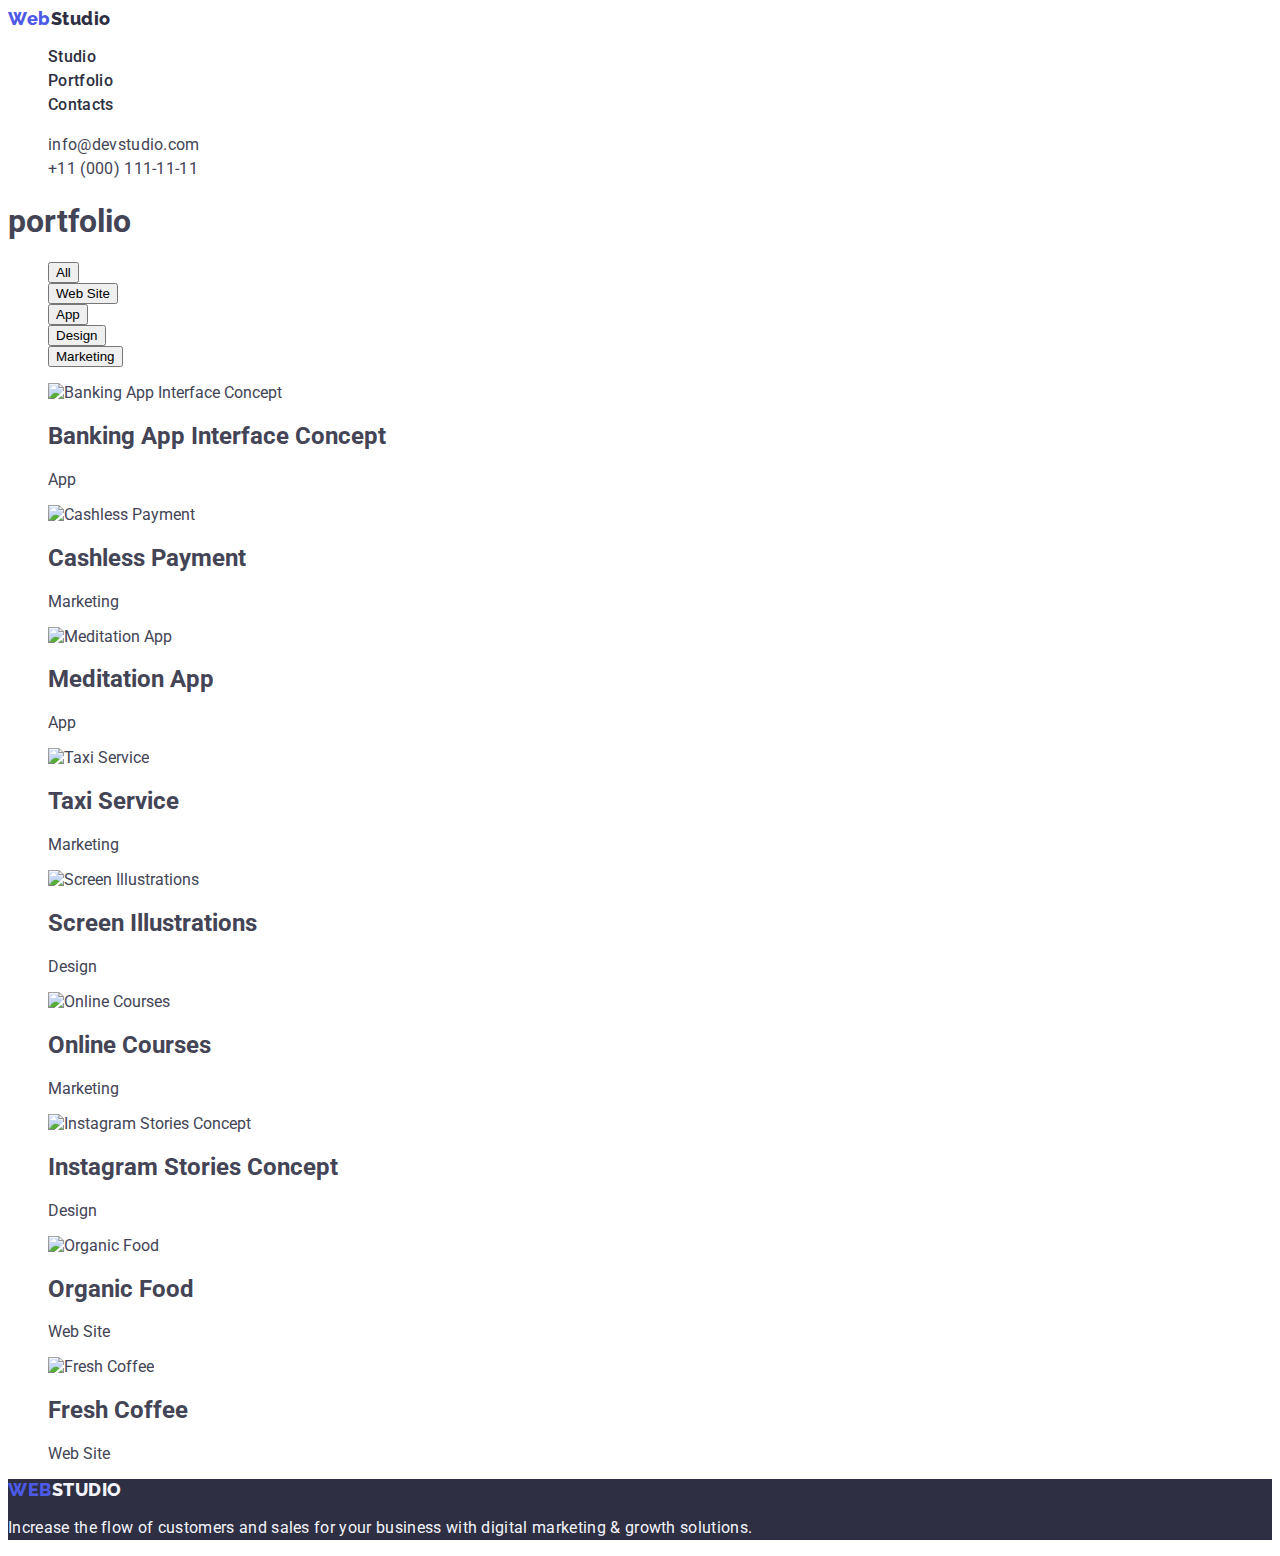
==== portfolio.html @ 136b5a16 "ggngn" ====
<!DOCTYPE html>
<html lang="en">

<head>
    <meta charset="UTF-8">
    <meta http-equiv="X-UA-Compatible" content="IE=edge">
    <meta name="viewport" content="width=device-width, initial-scale=1.0">
    <title>Portfolio</title>

    <!--fonts-->
    <link rel="preconnect" href="https://fonts.googleapis.com">
    <link rel="preconnect" href="https://fonts.gstatic.com" crossorigin>
    <link
        href="https://fonts.googleapis.com/css2?family=Raleway:wght@800&family=Roboto:wght@400;500;700;900&display=swap"
        rel="stylesheet">
    <!--normalize styles css-->
    <link rel="stylesheet" href="./css/normalize.css" />
    <!--custom styles-->
    <link rel="stylesheet" href="./css/styles.css" />





</head>

<body>
    <!--header section-->
    <header>



        <nav class="header-nav">
            <a class="header-nav-logo link" href="./index.html">
                <span class="header-logo-italic">Web</span><span class="header-logo-cl">Studio</span></a>

            <ul class="header-list list link">
                <li class="header-item">
                    <a class="header-link" href="./index.html">Studio</a>
                </li>
                <li class="header-item">
                    <a class="header-link" href="portfolio.html">Portfolio</a>
                </li>
                <li class="header-item">
                    <a class="header-link" href="">Contacts</a>
                </li>
            </ul>
        </nav>

        <address class="header-address">
            <ul class="address-list link list">
                <li class="address-item">
                    <a class="address-link" href="mailto:info@devstudio.com">info@devstudio.com</a>
                </li>
                <li class="address-item">
                    <a class="address-link" href="tel:+110001111111">+11 (000) 111-11-11</a>
                </li>
            </ul>
        </address>

    </header>
    <!--main block-->
    <main class="portfolio-main">
        <!--filter block-->
        <h1>portfolio</h1>
        <ul class="portfolio-filter list link">
            <li class="portfolio-list">
                <button type="button" class="portfolio-button">All</button>
            </li>
            <li class="portfolio-list">
                <button class="portfolio-button" type="button">Web Site</button>
            </li>
            <li class="portfolio-list">
                <button class="portfolio-button" type="button">App</button>
            </li>
            <li class="portfolio-list">
                <button class="portfolio-button" type="button">Design</button>
            </li>
            <li class="portfolio-list">
                <button class="portfolio-button" type="button">Marketing</button>
            </li>
        </ul>
        <!-- row 1-->
        <section class="portfolio-section  ">

            <ul class="portfolio-row-one link list">
                <li class="portfolio-item">
                    <img class="portfolio-img link" src="./images/portfolio/row.1/img.1.jpg"
                        alt="Banking App Interface Concept" width="360" height="300" />
                    <h2 class="portfolio-desc">Banking App Interface Concept</h2>
                    <p class="portfolio-name">App</p>
                </li>
                <li class="portfolio-item">
                    <img class="portfolio-img link" src="./images/portfolio/row.1/img.2.jpg" alt="Cashless Payment"
                        width="360" height="300" />
                    <h2 class="portfolio-desc">Cashless Payment</h2>
                    <p class="portfolio-name">Marketing</p>
                </li>
                <li class="portfolio-item">
                    <img class="portfolio-img link" src="./images/portfolio/row.1/img.3.jpg" alt="Meditation App"
                        width="360" height="300" />
                    <h2 class="portfolio-desc">Meditation App</h2>
                    <p class="portfolio-name">App</p>
                </li>
            </ul>

            <!--row 2-->

            <ul class="portfolio-row-two link list">
                <li class="portfolio-item">
                    <img class="portfolio-img" src="./images/portfolio/row.2/img.1.jpg" alt="Taxi Service" width="360"
                        height="300" />
                    <h2 class="portfolio-desc">Taxi Service</h2>
                    <p class="portfolio-name">Marketing</p>
                </li>
                <li class="portfolio-item">
                    <img class="portfolio-img" src="./images/portfolio/row.2/img.2.jpg" alt="Screen Illustrations"
                        width="360" height="300" />
                    <h2 class="portfolio-desc">Screen Illustrations</h2>
                    <p class="portfolio-name">Design</p>
                </li>
                <li class="portfolio-item">
                    <img class="portfolio-img" src="./images/portfolio/row.2/img.3.jpg" alt="Online Courses" width="360"
                        height="300" />
                    <h2 class="portfolio-desc">Online Courses</h2>
                    <p class="portfolio-name">Marketing</p>
                </li>
            </ul>

            <!--row 3-->

            <ul class="portfolio-row-three link list">
                <li class="portfolio-item">
                    <img class="portfolio-img" src="./images/portfolio/row.3/img.1.jpg" alt="Instagram Stories Concept"
                        width="360" height="300" />
                    <h2 class="portfolio-desc">Instagram Stories Concept</h2>
                    <p class="portfolio-name">Design</p>
                </li>
                <li class="portfolio-item">
                    <img class="portfolio-img" src="./images/portfolio/row.3/img.2.jpg" alt="Organic Food" width="360"
                        height="300" />
                    <h2 class="portfolio-desc">Organic Food</h2>
                    <p class="portfolio-name">Web Site</p>
                </li>
                <li class="portfolio-item">
                    <img class="portfolio-img" src="./images/portfolio/row.3/img.3.jpg" alt="Fresh Coffee" width="360"
                        height="300" />
                    <h2 class="portfolio-desc">Fresh Coffee</h2>
                    <p class="portfolio-name">Web Site</p>
                </li>
            </ul>
        </section>
    </main>

    <!--footer section-->
    <footer class="footer">

        <a class="footer-logo link" href="./index.html"><span class="footer-logo-color">Web</span><span
                class="footer-logo-too">Studio</span></a>

        <p class="footer-text">Increase the flow of customers and sales for your business with digital marketing &
            growth solutions.</p>

    </footer>
</body>

</html>
---- css/styles.css ----
:root {
--main-dark-cl: #2E2F42;
--main-ligth-cl: #FFFFFF;
--accent-cl: #4D5AE5;
--grey-cl: #434455;
--cl: #F4F4FD;
}


body {
  font-family: "Roboto",
  sans-serif;
  color: var(--grey-cl);
  font-size: 16px;
 font-style: normal;
 background-color: var(--main-ligth-cl);
}

.list,
ul,
ol{
    list-style: none;
}

.link,
a{
    text-decoration: none;
    color: currentColor;
}





.header{

}



.header-nav { 

}

.header-nav-logo {
     font-family: 'Raleway';
        font-weight: 800;
        font-size: 18px;
        line-height: 1.17;
        display: flex;
        align-items: center;
        letter-spacing: 0.03em;
        color: var(--accent-cl)
}


.header-logo-cl{
color: var(--main-dark-cl)
}

.header-list {
    font-family: 'Roboto';
        font-style: normal;
        font-weight: 500;
        font-size: 16px;
        color: var(--main-dark-cl);
}

.header-item {}

.header-link {
    font-family: 'Roboto';
        font-weight: 500;
        font-size: 16px;
        line-height: 1.5;
        letter-spacing: 0.02em;
        color: var(--main-dark-cl)
}
.header-link:hover,
.header-link:hover{
    color: #404bbf;
}
.header-address {
    font-style: normal;
}

.address-list {}

.address-item {}

.address-link {
   
        font-weight: 400; 
        font-style: normal;
        line-height: 1.5;
        letter-spacing: 0.02em;
        color: var(--grey-cl)
}
.address-link:hover,
.address-link:focus{
color: #404bbf
}

.main {}

.hero {
 
       
background: var(--main-dark-cl);
}

.hero-taitle {
   
font-weight: 700;
    font-size: 56px;
    line-height: 1.07;
    text-align: center;
    letter-spacing: 0.02em;
    color: var(--main-ligth-cl)
    
}

.hero-btn { 
    font-family: 'Roboto';
    font-weight: 500;
        line-height: 1.5;
        display: flex;
        align-items: center;
        letter-spacing: 0.04em;
        color: var(--main-ligth-cl);
}
.hero-btn:hover,
.hero-btn:focus{
background-color: #404BBF
}

.section-features {}

.features-list {}

.features-li {}

.features-strategy {
        font-weight: 500;
        font-size: 20px;
        line-height: 1.2;
        letter-spacing: 0.02em;
        color: var(--main-dark-cl);
}

.text {
        font-weight: 400;
        line-height: 1.5;
        letter-spacing: 0.02em;
        color: var(--grey-cl);
}

.section-our-work {}

.our-title {
        font-weight: 700;
        font-size: 36px;
        line-height: 1.11;
        text-align: center;
        letter-spacing: 0.02em;
        color: var(--main-dark-cl);
}

.our-work-list {}

.our-work-item {}

.our-tem {
background-color: #F4F4FD
}

.our-title{
font-family: 'Roboto';
    font-style: normal;
    font-weight: 700;
    font-size: 36px;
    line-height: 1.11;
    text-align: center;
    letter-spacing: 0.02em;
    text-transform: capitalize;
    color: var(--main-dark-cl);
}   

.our-tem-item {
    background-color: var(--main-ligth-cl);
}

.our-tem-img {

}

.our-tem-user {
        font-weight: 500;
        font-size: 20px;
        line-height: 1.2;
        text-align: center;
        letter-spacing: 0.02em;
        color: var(--main-dark-cl);
}
.our-tem-work{
        font-weight: 400;
        line-height: 1.5;
        text-align: center;
        letter-spacing: 0.02em;
        color: var(--grey-cl)
}


.footer {
    
        
background: var(--main-dark-cl);
}

.footer-logo {
    font-family: 'Raleway', sans-serif ;
    font-weight: 800;
    font-size: 18px;
    line-height: 1.17;
    display: flex;
    align-items: center;
    letter-spacing: 0.03em;
    text-transform: uppercase;  
color: var(--accent-cl);
}


.footer-logo-too{
color: #f4f4fd;
}
.footer-text {
    line-height: 1.5;
    letter-spacing: 0.02em;
    color: var(--cl);}
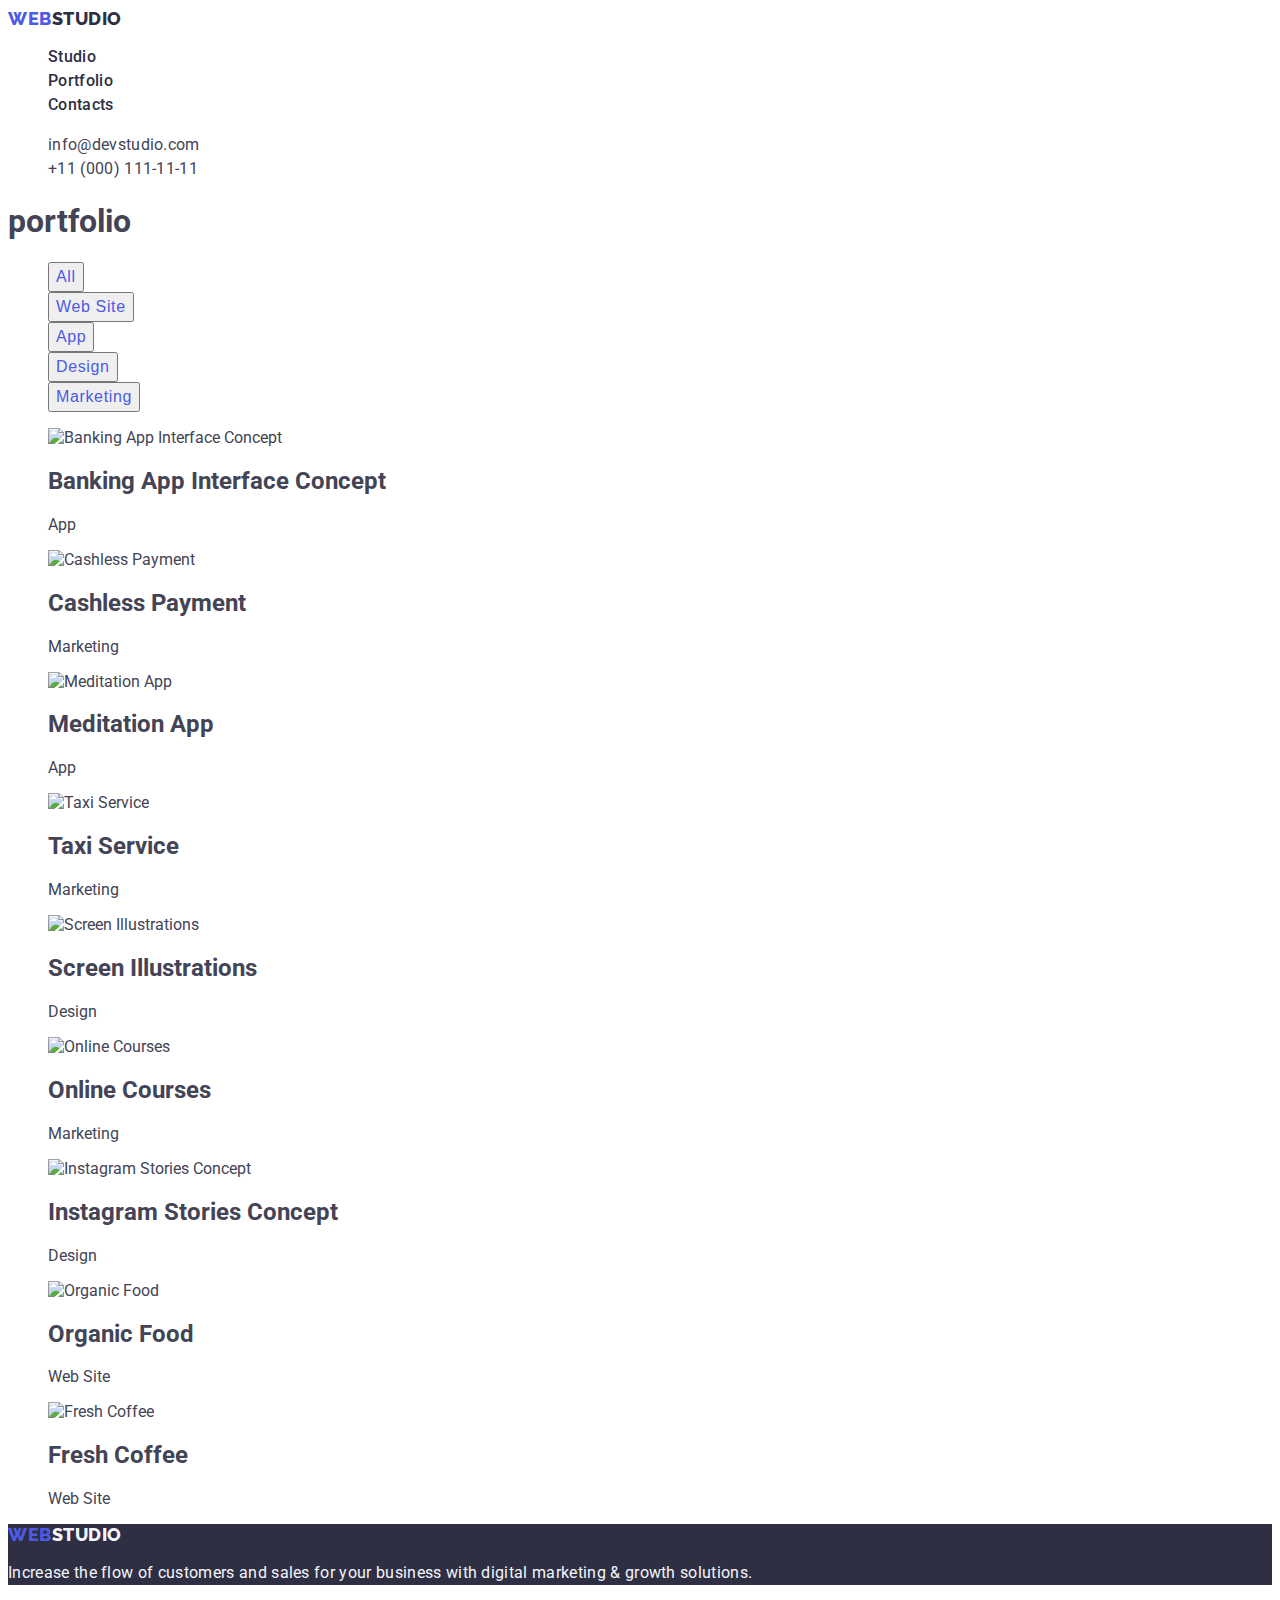
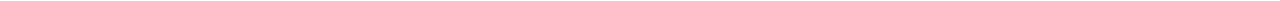
==== commit 4797eba5: "lllll" ====
--- a/portfolio.html
+++ b/portfolio.html
@@ -32,17 +32,17 @@
 
         <nav class="header-nav">
             <a class="header-nav-logo link" href="./index.html">
-                <span class="header-logo-italic">Web</span><span class="header-logo-cl">Studio</span></a>
+                Web<span class="header-logo-cl">Studio</span></a>
 
             <ul class="header-list list link">
                 <li class="header-item">
-                    <a class="header-link" href="./index.html">Studio</a>
+                    <a class="header-link link list" href="./index.html">Studio</a>
                 </li>
                 <li class="header-item">
-                    <a class="header-link" href="portfolio.html">Portfolio</a>
+                    <a class="header-link link list" href="./portfolio.html">Portfolio</a>
                 </li>
                 <li class="header-item">
-                    <a class="header-link" href="">Contacts</a>
+                    <a class="header-link link list" href="">Contacts</a>
                 </li>
             </ul>
         </nav>
@@ -50,10 +50,10 @@
         <address class="header-address">
             <ul class="address-list link list">
                 <li class="address-item">
-                    <a class="address-link" href="mailto:info@devstudio.com">info@devstudio.com</a>
+                    <a class="address-link link" href="mailto:info@devstudio.com">info@devstudio.com</a>
                 </li>
                 <li class="address-item">
-                    <a class="address-link" href="tel:+110001111111">+11 (000) 111-11-11</a>
+                    <a class="address-link link" href="tel:+110001111111">+11 (000) 111-11-11</a>
                 </li>
             </ul>
         </address>
@@ -62,27 +62,27 @@
     <!--main block-->
     <main class="portfolio-main">
         <!--filter block-->
-        <h1>portfolio</h1>
-        <ul class="portfolio-filter list link">
-            <li class="portfolio-list">
-                <button type="button" class="portfolio-button">All</button>
-            </li>
-            <li class="portfolio-list">
-                <button class="portfolio-button" type="button">Web Site</button>
-            </li>
-            <li class="portfolio-list">
-                <button class="portfolio-button" type="button">App</button>
-            </li>
-            <li class="portfolio-list">
-                <button class="portfolio-button" type="button">Design</button>
-            </li>
-            <li class="portfolio-list">
-                <button class="portfolio-button" type="button">Marketing</button>
-            </li>
-        </ul>
-        <!-- row 1-->
+
         <section class="portfolio-section  ">
-
+            <h1>portfolio</h1>
+            <ul class="portfolio-filter list link">
+                <li class="portfolio-list">
+                    <button type="button" class="portfolio-button">All</button>
+                </li>
+                <li class="portfolio-list">
+                    <button class="portfolio-button" type="button">Web Site</button>
+                </li>
+                <li class="portfolio-list">
+                    <button class="portfolio-button" type="button">App</button>
+                </li>
+                <li class="portfolio-list">
+                    <button class="portfolio-button" type="button">Design</button>
+                </li>
+                <li class="portfolio-list">
+                    <button class="portfolio-button" type="button">Marketing</button>
+                </li>
+            </ul>
+            <!-- row 1-->
             <ul class="portfolio-row-one link list">
                 <li class="portfolio-item">
                     <img class="portfolio-img link" src="./images/portfolio/row.1/img.1.jpg"
@@ -150,13 +150,16 @@
                 </li>
             </ul>
         </section>
+
+
+
     </main>
 
     <!--footer section-->
     <footer class="footer">
 
-        <a class="footer-logo link" href="./index.html"><span class="footer-logo-color">Web</span><span
-                class="footer-logo-too">Studio</span></a>
+        <a class="footer-logo link" href="./index.html">Web
+            <span class="footer-logo-too">Studio</span></a>
 
         <p class="footer-text">Increase the flow of customers and sales for your business with digital marketing &
             growth solutions.</p>
--- a/css/styles.css
+++ b/css/styles.css
@@ -44,15 +44,16 @@
 }
 
 .header-nav-logo {
-     font-family: 'Raleway';
+     font-family: 'Raleway',sans-serif;
         font-weight: 800;
         font-size: 18px;
         line-height: 1.17;
         display: flex;
         align-items: center;
         letter-spacing: 0.03em;
+        text-transform: uppercase;
         color: var(--accent-cl)
-}
+    }
 
 
 .header-logo-cl{
@@ -67,7 +68,9 @@
         color: var(--main-dark-cl);
 }
 
-.header-item {}
+.header-item:focus{
+    color: #404bbf
+}
 
 .header-link {
     font-family: 'Roboto';
@@ -78,7 +81,7 @@
         color: var(--main-dark-cl)
 }
 .header-link:hover,
-.header-link:hover{
+.header-link:focus{
     color: #404bbf;
 }
 .header-address {
@@ -122,14 +125,18 @@
 }
 
 .hero-btn { 
-    font-family: 'Roboto';
+   
     font-weight: 500;
         line-height: 1.5;
         display: flex;
         align-items: center;
         letter-spacing: 0.04em;
+         cursor: pointer;
         color: var(--main-ligth-cl);
-}
+    background-color: #4D5AE5
+    
+}
+
 .hero-btn:hover,
 .hero-btn:focus{
 background-color: #404BBF
@@ -240,3 +247,71 @@
     color: var(--cl);}
 
 
+
+
+
+
+
+
+
+
+
+
+
+
+
+.portfolio-main {}
+
+.portfolio-filter {}
+
+.list {}
+
+.link {}
+
+.portfolio-list {}
+
+.portfolio-button {
+    font-weight: 500;
+        font-size: 16px;
+        line-height: 1.5;
+        display: flex;
+        align-items: center;
+        text-align: center;
+        letter-spacing: 0.04em;
+        color: #4D5AE5;
+}
+
+.portfolio-button:hover,
+.portfolio-button:focus{
+color: #FFFFFF;
+background-color: #404BBF;
+}
+
+.portfolio-section {}
+
+.portfolio-row-one {}
+
+.portfolio-item {}
+
+.portfolio-img {}
+
+.portfolio-desc {}
+
+.portfolio-name {}
+
+.portfolio-row-two {}
+
+.portfolio-row-three {}
+
+
+
+
+
+
+
+
+
+
+
+
+
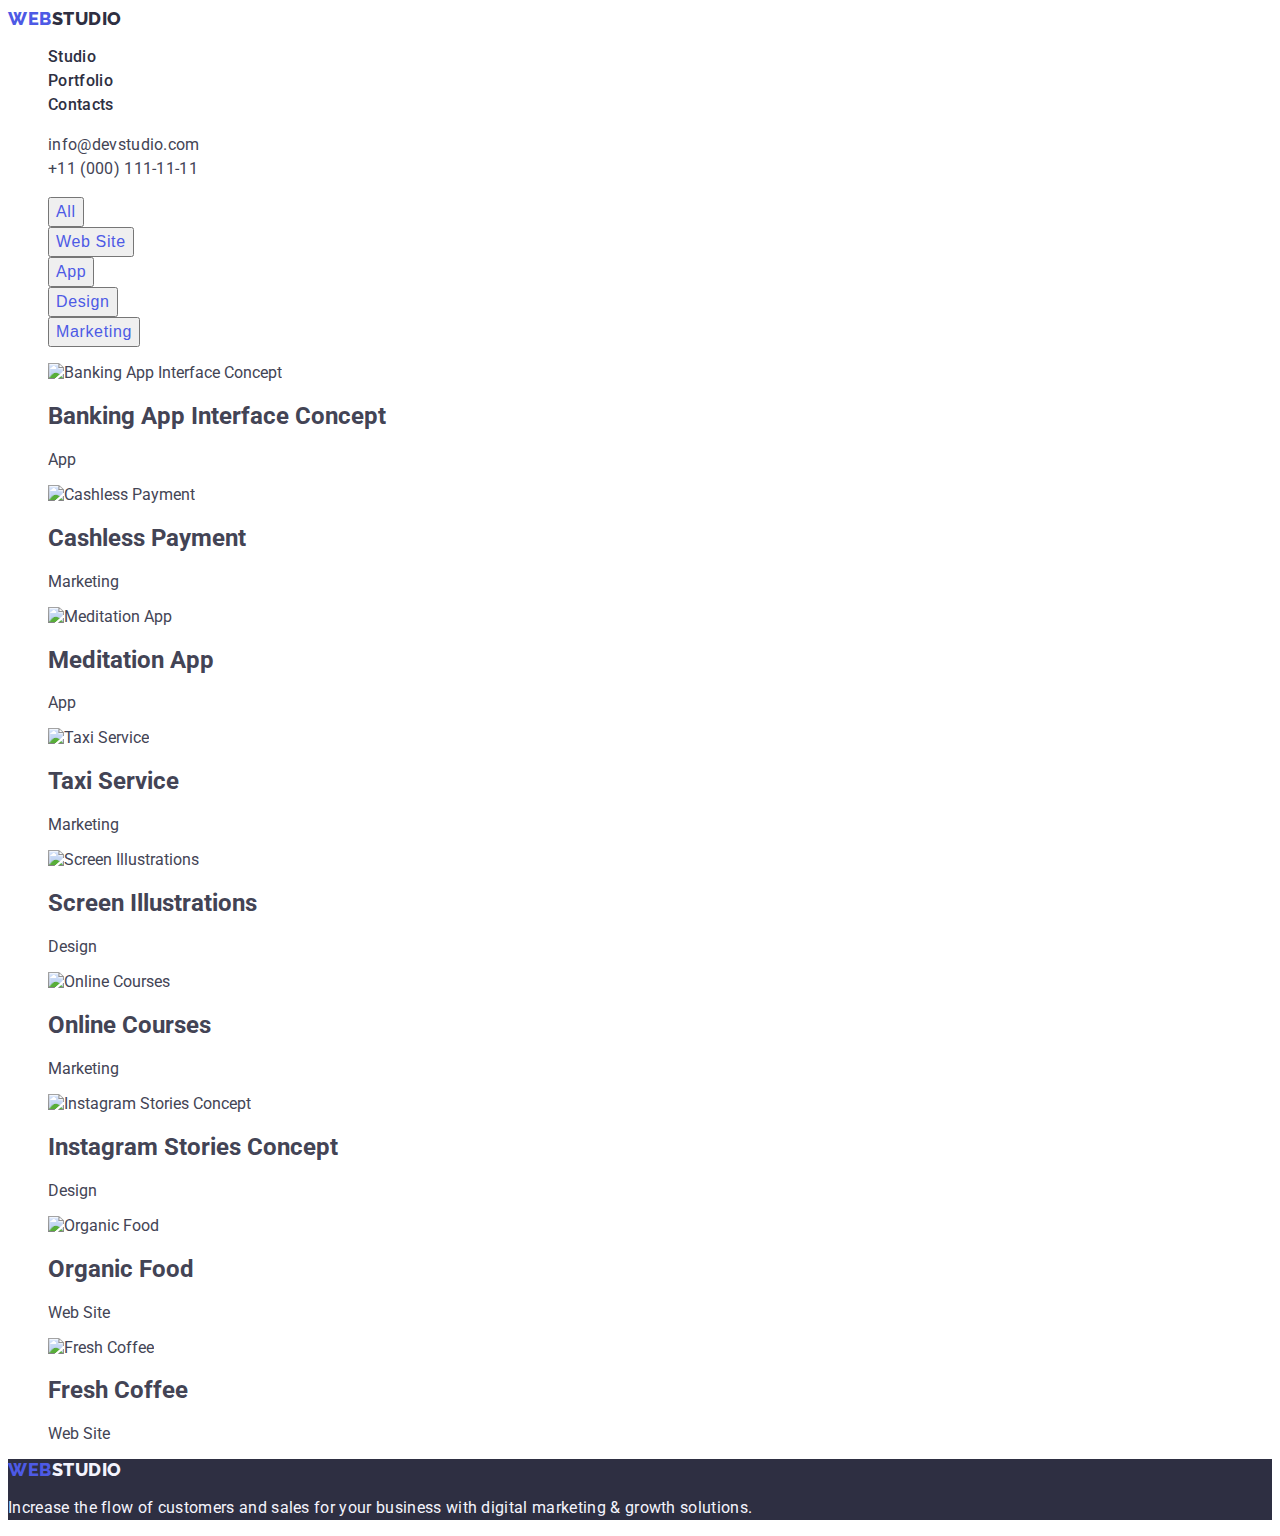
==== commit 5d6f334c: "aa" ====
--- a/portfolio.html
+++ b/portfolio.html
@@ -14,7 +14,7 @@
         href="https://fonts.googleapis.com/css2?family=Raleway:wght@800&family=Roboto:wght@400;500;700;900&display=swap"
         rel="stylesheet">
     <!--normalize styles css-->
-    <link rel="stylesheet" href="./css/normalize.css" />
+
     <!--custom styles-->
     <link rel="stylesheet" href="./css/styles.css" />
 
@@ -64,7 +64,7 @@
         <!--filter block-->
 
         <section class="portfolio-section  ">
-            <h1>portfolio</h1>
+            <h1 hidden>portfolio</h1>
             <ul class="portfolio-filter list link">
                 <li class="portfolio-list">
                     <button type="button" class="portfolio-button">All</button>
@@ -85,22 +85,28 @@
             <!-- row 1-->
             <ul class="portfolio-row-one link list">
                 <li class="portfolio-item">
-                    <img class="portfolio-img link" src="./images/portfolio/row.1/img.1.jpg"
-                        alt="Banking App Interface Concept" width="360" height="300" />
-                    <h2 class="portfolio-desc">Banking App Interface Concept</h2>
-                    <p class="portfolio-name">App</p>
+                    <a>
+                        <img class="portfolio-img link" src="./images/portfolio/row.1/img.1.jpg"
+                            alt="Banking App Interface Concept" width="360" height="300" />
+                        <h2 class="portfolio-desc">Banking App Interface Concept</h2>
+                        <p class="portfolio-name">App</p>
+                    </a>
                 </li>
                 <li class="portfolio-item">
-                    <img class="portfolio-img link" src="./images/portfolio/row.1/img.2.jpg" alt="Cashless Payment"
-                        width="360" height="300" />
-                    <h2 class="portfolio-desc">Cashless Payment</h2>
-                    <p class="portfolio-name">Marketing</p>
+                    <a>
+                        <img class="portfolio-img link" src="./images/portfolio/row.1/img.2.jpg" alt="Cashless Payment"
+                            width="360" height="300" />
+                        <h2 class="portfolio-desc">Cashless Payment</h2>
+                        <p class="portfolio-name">Marketing</p>
+                    </a>
                 </li>
                 <li class="portfolio-item">
-                    <img class="portfolio-img link" src="./images/portfolio/row.1/img.3.jpg" alt="Meditation App"
-                        width="360" height="300" />
-                    <h2 class="portfolio-desc">Meditation App</h2>
-                    <p class="portfolio-name">App</p>
+                    <a>
+                        <img class="portfolio-img link" src="./images/portfolio/row.1/img.3.jpg" alt="Meditation App"
+                            width="360" height="300" />
+                        <h2 class="portfolio-desc">Meditation App</h2>
+                        <p class="portfolio-name">App</p>
+                    </a>
                 </li>
             </ul>
 
@@ -108,22 +114,28 @@
 
             <ul class="portfolio-row-two link list">
                 <li class="portfolio-item">
-                    <img class="portfolio-img" src="./images/portfolio/row.2/img.1.jpg" alt="Taxi Service" width="360"
-                        height="300" />
-                    <h2 class="portfolio-desc">Taxi Service</h2>
-                    <p class="portfolio-name">Marketing</p>
+                    <a>
+                        <img class="portfolio-img" src="./images/portfolio/row.2/img.1.jpg" alt="Taxi Service"
+                            width="360" height="300" />
+                        <h2 class="portfolio-desc">Taxi Service</h2>
+                        <p class="portfolio-name">Marketing</p>
+                    </a>
                 </li>
                 <li class="portfolio-item">
-                    <img class="portfolio-img" src="./images/portfolio/row.2/img.2.jpg" alt="Screen Illustrations"
-                        width="360" height="300" />
-                    <h2 class="portfolio-desc">Screen Illustrations</h2>
-                    <p class="portfolio-name">Design</p>
+                    <a>
+                        <img class="portfolio-img" src="./images/portfolio/row.2/img.2.jpg" alt="Screen Illustrations"
+                            width="360" height="300" />
+                        <h2 class="portfolio-desc">Screen Illustrations</h2>
+                        <p class="portfolio-name">Design</p>
+                    </a>
                 </li>
                 <li class="portfolio-item">
-                    <img class="portfolio-img" src="./images/portfolio/row.2/img.3.jpg" alt="Online Courses" width="360"
-                        height="300" />
-                    <h2 class="portfolio-desc">Online Courses</h2>
-                    <p class="portfolio-name">Marketing</p>
+                    <a>
+                        <img class="portfolio-img" src="./images/portfolio/row.2/img.3.jpg" alt="Online Courses"
+                            width="360" height="300" />
+                        <h2 class="portfolio-desc">Online Courses</h2>
+                        <p class="portfolio-name">Marketing</p>
+                    </a>
                 </li>
             </ul>
 
@@ -131,22 +143,28 @@
 
             <ul class="portfolio-row-three link list">
                 <li class="portfolio-item">
-                    <img class="portfolio-img" src="./images/portfolio/row.3/img.1.jpg" alt="Instagram Stories Concept"
-                        width="360" height="300" />
-                    <h2 class="portfolio-desc">Instagram Stories Concept</h2>
-                    <p class="portfolio-name">Design</p>
+                    <a>
+                        <img class="portfolio-img" src="./images/portfolio/row.3/img.1.jpg"
+                            alt="Instagram Stories Concept" width="360" height="300" />
+                        <h2 class="portfolio-desc">Instagram Stories Concept</h2>
+                        <p class="portfolio-name">Design</p>
+                    </a>
                 </li>
                 <li class="portfolio-item">
-                    <img class="portfolio-img" src="./images/portfolio/row.3/img.2.jpg" alt="Organic Food" width="360"
-                        height="300" />
-                    <h2 class="portfolio-desc">Organic Food</h2>
-                    <p class="portfolio-name">Web Site</p>
+                    <a>
+                        <img class="portfolio-img" src="./images/portfolio/row.3/img.2.jpg" alt="Organic Food"
+                            width="360" height="300" />
+                        <h2 class="portfolio-desc">Organic Food</h2>
+                        <p class="portfolio-name">Web Site</p>
+                    </a>
                 </li>
                 <li class="portfolio-item">
-                    <img class="portfolio-img" src="./images/portfolio/row.3/img.3.jpg" alt="Fresh Coffee" width="360"
-                        height="300" />
-                    <h2 class="portfolio-desc">Fresh Coffee</h2>
-                    <p class="portfolio-name">Web Site</p>
+                    <a>
+                        <img class="portfolio-img" src="./images/portfolio/row.3/img.3.jpg" alt="Fresh Coffee"
+                            width="360" height="300" />
+                        <h2 class="portfolio-desc">Fresh Coffee</h2>
+                        <p class="portfolio-name">Web Site</p>
+                    </a>
                 </li>
             </ul>
         </section>
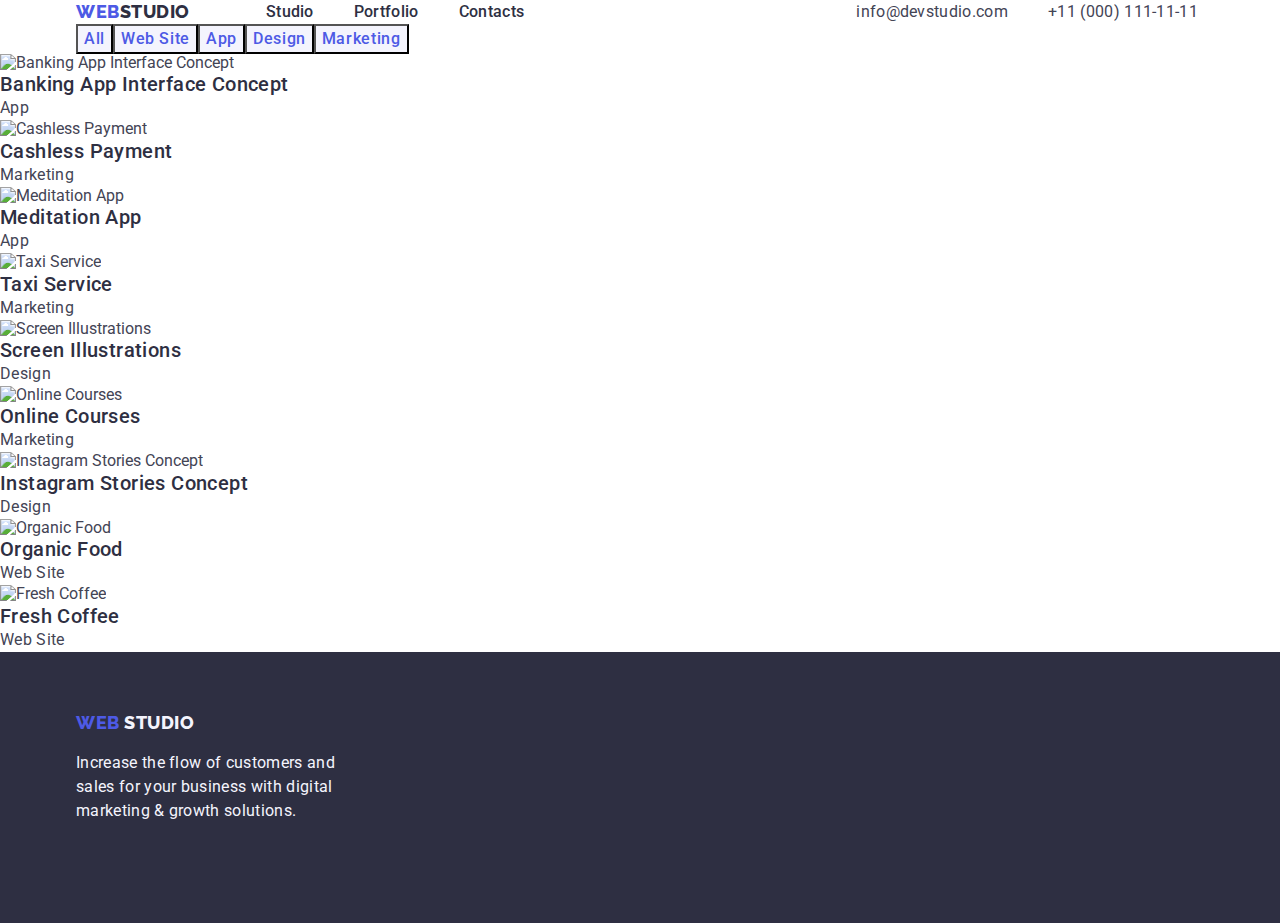
==== commit 89e26193: "dddd" ====
--- a/portfolio.html
+++ b/portfolio.html
@@ -6,7 +6,6 @@
     <meta http-equiv="X-UA-Compatible" content="IE=edge">
     <meta name="viewport" content="width=device-width, initial-scale=1.0">
     <title>Portfolio</title>
-
     <!--fonts-->
     <link rel="preconnect" href="https://fonts.googleapis.com">
     <link rel="preconnect" href="https://fonts.gstatic.com" crossorigin>
@@ -14,7 +13,7 @@
         href="https://fonts.googleapis.com/css2?family=Raleway:wght@800&family=Roboto:wght@400;500;700;900&display=swap"
         rel="stylesheet">
     <!--normalize styles css-->
-
+    <link rel="stylesheet" href="https://cdn.jsdelivr.net/npm/modern-normalize@2.0.0/modern-normalize.min.css">
     <!--custom styles-->
     <link rel="stylesheet" href="./css/styles.css" />
 
@@ -27,146 +26,131 @@
 <body>
     <!--header section-->
     <header>
+        <div class="header-conteiner conteiner">
 
+            <nav class="header-nav">
+                <a class="header-nav-logo link" href="./index.html">
+                    Web<span class="header-logo-cl">Studio</span></a>
+                <ul class="header-list list ">
+                    <li class="header-item">
+                        <a class="header-link link" href="./index.html">Studio</a>
+                    </li>
+                    <li class="header-item">
+                        <a class="header-link link" href="./portfolio.html">Portfolio</a>
+                    </li>
+                    <li class="header-item">
+                        <a class="header-link link" href="">Contacts</a>
+                    </li>
+                </ul>
+            </nav>
 
-
-        <nav class="header-nav">
-            <a class="header-nav-logo link" href="./index.html">
-                Web<span class="header-logo-cl">Studio</span></a>
-
-            <ul class="header-list list link">
-                <li class="header-item">
-                    <a class="header-link link list" href="./index.html">Studio</a>
-                </li>
-                <li class="header-item">
-                    <a class="header-link link list" href="./portfolio.html">Portfolio</a>
-                </li>
-                <li class="header-item">
-                    <a class="header-link link list" href="">Contacts</a>
-                </li>
-            </ul>
-        </nav>
-
-        <address class="header-address">
-            <ul class="address-list link list">
-                <li class="address-item">
-                    <a class="address-link link" href="mailto:info@devstudio.com">info@devstudio.com</a>
-                </li>
-                <li class="address-item">
-                    <a class="address-link link" href="tel:+110001111111">+11 (000) 111-11-11</a>
-                </li>
-            </ul>
-        </address>
-
+            <address class="header-address">
+                <ul class="address-list list">
+                    <li class="address-item">
+                        <a class="address-link link" href="mailto:info@devstudio.com">info@devstudio.com</a>
+                    </li>
+                    <li class="address-item">
+                        <a class="address-link link" href="tel:+110001111111">+11 (000) 111-11-11</a>
+                    </li>
+                </ul>
+            </address>
+        </div>
     </header>
     <!--main block-->
     <main class="portfolio-main">
         <!--filter block-->
 
         <section class="portfolio-section  ">
-            <h1 hidden>portfolio</h1>
-            <ul class="portfolio-filter list link">
-                <li class="portfolio-list">
-                    <button type="button" class="portfolio-button">All</button>
-                </li>
-                <li class="portfolio-list">
-                    <button class="portfolio-button" type="button">Web Site</button>
-                </li>
-                <li class="portfolio-list">
-                    <button class="portfolio-button" type="button">App</button>
-                </li>
-                <li class="portfolio-list">
-                    <button class="portfolio-button" type="button">Design</button>
-                </li>
-                <li class="portfolio-list">
-                    <button class="portfolio-button" type="button">Marketing</button>
-                </li>
-            </ul>
-            <!-- row 1-->
-            <ul class="portfolio-row-one link list">
-                <li class="portfolio-item">
-                    <a>
-                        <img class="portfolio-img link" src="./images/portfolio/row.1/img.1.jpg"
-                            alt="Banking App Interface Concept" width="360" height="300" />
+            <div class="conteiner">
+                <div class="button-section"></div>
+                <h1 hidden>portfolio</h1>
+                <ul class="portfolio-filter list">
+                    <li class="portfolio-list">
+                        <button type="button" class="portfolio-button">All</button>
+                    </li>
+                    <li class="portfolio-list">
+                        <button class="portfolio-button" type="button">Web Site</button>
+                    </li>
+                    <li class="portfolio-list">
+                        <button class="portfolio-button" type="button">App</button>
+                    </li>
+                    <li class="portfolio-list">
+                        <button class="portfolio-button" type="button">Design</button>
+                    </li>
+                    <li class="portfolio-list">
+                        <button class="portfolio-button" type="button">Marketing</button>
+                    </li>
+                </ul>
+            </div>
+            <ul class="portfolio-row-one list">
+                <li class="portfolio-item ">
+                    <a class="link" href="">
+                        <img src="./images/portfolio/1.jpg" alt="Banking App Interface Concept" width="360"
+                            height="300" />
                         <h2 class="portfolio-desc">Banking App Interface Concept</h2>
                         <p class="portfolio-name">App</p>
                     </a>
                 </li>
-                <li class="portfolio-item">
-                    <a>
-                        <img class="portfolio-img link" src="./images/portfolio/row.1/img.2.jpg" alt="Cashless Payment"
-                            width="360" height="300" />
+                <li class="portfolio-item ">
+                    <a class="link" href="">
+                        <img src="./images/portfolio/2.jpg" alt="Cashless Payment" width="360" height="300" />
                         <h2 class="portfolio-desc">Cashless Payment</h2>
                         <p class="portfolio-name">Marketing</p>
                     </a>
                 </li>
-                <li class="portfolio-item">
-                    <a>
-                        <img class="portfolio-img link" src="./images/portfolio/row.1/img.3.jpg" alt="Meditation App"
-                            width="360" height="300" />
+                <li class="portfolio-item ">
+                    <a class="link" href="">
+                        <img src="./images/portfolio/3.jpg" alt="Meditation App" width="360" height="300" />
                         <h2 class="portfolio-desc">Meditation App</h2>
                         <p class="portfolio-name">App</p>
                     </a>
                 </li>
-            </ul>
 
-            <!--row 2-->
-
-            <ul class="portfolio-row-two link list">
-                <li class="portfolio-item">
-                    <a>
-                        <img class="portfolio-img" src="./images/portfolio/row.2/img.1.jpg" alt="Taxi Service"
-                            width="360" height="300" />
+                <li class="portfolio-item ">
+                    <a class="link" href="">
+                        <img src="./images/portfolio/4.jpg" alt="Taxi Service" width="360" height="300" />
                         <h2 class="portfolio-desc">Taxi Service</h2>
                         <p class="portfolio-name">Marketing</p>
                     </a>
                 </li>
-                <li class="portfolio-item">
-                    <a>
-                        <img class="portfolio-img" src="./images/portfolio/row.2/img.2.jpg" alt="Screen Illustrations"
-                            width="360" height="300" />
+                <li class="portfolio-item ">
+                    <a class="link" href="">
+                        <img src="./images/portfolio/5.jpg" alt="Screen Illustrations" width="360" height="300" />
                         <h2 class="portfolio-desc">Screen Illustrations</h2>
                         <p class="portfolio-name">Design</p>
                     </a>
                 </li>
-                <li class="portfolio-item">
-                    <a>
-                        <img class="portfolio-img" src="./images/portfolio/row.2/img.3.jpg" alt="Online Courses"
-                            width="360" height="300" />
+                <li class="portfolio-item ">
+                    <a class="link" href="">
+                        <img src="./images/portfolio/6.jpg" alt="Online Courses" width="360" height="300" />
                         <h2 class="portfolio-desc">Online Courses</h2>
                         <p class="portfolio-name">Marketing</p>
                     </a>
                 </li>
-            </ul>
 
-            <!--row 3-->
-
-            <ul class="portfolio-row-three link list">
-                <li class="portfolio-item">
-                    <a>
-                        <img class="portfolio-img" src="./images/portfolio/row.3/img.1.jpg"
-                            alt="Instagram Stories Concept" width="360" height="300" />
+                <li class="portfolio-item ">
+                    <a class="link" href="">
+                        <img src="./images/portfolio/7.jpg" alt="Instagram Stories Concept" width="360" height="300" />
                         <h2 class="portfolio-desc">Instagram Stories Concept</h2>
                         <p class="portfolio-name">Design</p>
                     </a>
                 </li>
-                <li class="portfolio-item">
-                    <a>
-                        <img class="portfolio-img" src="./images/portfolio/row.3/img.2.jpg" alt="Organic Food"
-                            width="360" height="300" />
+                <li class="portfolio-item ">
+                    <a class="link" href="">
+                        <img src="./images/portfolio/8.jpg" alt="Organic Food" width="360" height="300" />
                         <h2 class="portfolio-desc">Organic Food</h2>
                         <p class="portfolio-name">Web Site</p>
                     </a>
                 </li>
-                <li class="portfolio-item">
-                    <a>
-                        <img class="portfolio-img" src="./images/portfolio/row.3/img.3.jpg" alt="Fresh Coffee"
-                            width="360" height="300" />
+                <li class="portfolio-item ">
+                    <a class="link" href="">
+                        <img src="./images/portfolio/9.jpg" alt="Fresh Coffee" width="360" height="300" />
                         <h2 class="portfolio-desc">Fresh Coffee</h2>
                         <p class="portfolio-name">Web Site</p>
                     </a>
                 </li>
             </ul>
+            </div>
         </section>
 
 
@@ -175,13 +159,13 @@
 
     <!--footer section-->
     <footer class="footer">
+        <div class="conteiner">
+            <a class="footer-logo link" href="./index.html">Web
+                <span class="footer-logo-too">Studio</span></a>
 
-        <a class="footer-logo link" href="./index.html">Web
-            <span class="footer-logo-too">Studio</span></a>
-
-        <p class="footer-text">Increase the flow of customers and sales for your business with digital marketing &
-            growth solutions.</p>
-
+            <p class="footer-text">Increase the flow of customers and sales for your business with digital marketing &
+                growth solutions.</p>
+        </div>
     </footer>
 </body>
 
--- a/css/styles.css
+++ b/css/styles.css
@@ -1,10 +1,11 @@
 
-:root {
+:root{
 --main-dark-cl: #2E2F42;
 --main-ligth-cl: #FFFFFF;
 --accent-cl: #4D5AE5;
 --grey-cl: #434455;
 --cl: #F4F4FD;
+--cl-bl: #404bbf;
 }
 
 
@@ -13,14 +14,28 @@
   sans-serif;
   color: var(--grey-cl);
   font-size: 16px;
- font-style: normal;
  background-color: var(--main-ligth-cl);
 }
+
+h1,
+h2,
+h3,
+h4,
+h5,
+h6,
+p{
+    margin: 0;
+}
+
+
+
 
 .list,
 ul,
 ol{
     list-style: none;
+    margin: 0;
+    padding: 0;
 }
 
 .link,
@@ -29,18 +44,30 @@
     color: currentColor;
 }
 
-
+.conteiner{
+    width: 1158px;
+margin-left: auto;
+margin-right: auto;
+padding-left: 15px;
+padding-right: 15px;
+
+}
 
 
 
 .header{
-
-}
-
-
+padding-top: 24px;
+padding-bottom: 24px;
+
+}
+
+.header-conteiner{
+    display: flex;
+}
 
 .header-nav { 
-
+display: flex;
+align-items: center;
 }
 
 .header-nav-logo {
@@ -48,69 +75,74 @@
         font-weight: 800;
         font-size: 18px;
         line-height: 1.17;
-        display: flex;
-        align-items: center;
         letter-spacing: 0.03em;
         text-transform: uppercase;
-        color: var(--accent-cl)
+        color: var(--accent-cl);
     }
 
 
 .header-logo-cl{
-color: var(--main-dark-cl)
+color: var(--main-dark-cl);
+margin-right: 76px;
 }
 
 .header-list {
-    font-family: 'Roboto';
-        font-style: normal;
-        font-weight: 500;
-        font-size: 16px;
-        color: var(--main-dark-cl);
-}
-
-.header-item:focus{
-    color: #404bbf
-}
-
-.header-link {
     font-family: 'Roboto';
         font-weight: 500;
         font-size: 16px;
-        line-height: 1.5;
-        letter-spacing: 0.02em;
-        color: var(--main-dark-cl)
+        color: var(--main-dark-cl);
+        display: flex;
+        align-items: center;
+        gap: 40px;
+        margin-right: 332px;
+}
+
+.header-item:focus{
+    color:var(--cl-bl);
+}
+
+.header-link {
+        font-weight: 500;
+        font-size: 16px;
+        line-height: 1.5;
+        letter-spacing: 0.02em;
+        color: var(--main-dark-cl);
+     
 }
 .header-link:hover,
 .header-link:focus{
-    color: #404bbf;
+    color: var(--cl-bl);
 }
 .header-address {
     font-style: normal;
-}
-
-.address-list {}
+   
+}
+
+.address-list {
+    display: flex;
+    align-items: center;
+    gap: 40px;
+}
 
 .address-item {}
 
 .address-link {
-   
-        font-weight: 400; 
-        font-style: normal;
         line-height: 1.5;
         letter-spacing: 0.02em;
         color: var(--grey-cl)
 }
 .address-link:hover,
 .address-link:focus{
-color: #404bbf
+color: var(--cl-bl);
 }
 
 .main {}
 
 .hero {
- 
-       
+padding-bottom: 188px;
+padding-top: 188px;
 background: var(--main-dark-cl);
+text-align: center;
 }
 
 .hero-taitle {
@@ -120,50 +152,68 @@
     line-height: 1.07;
     text-align: center;
     letter-spacing: 0.02em;
-    color: var(--main-ligth-cl)
-    
+    color: var(--main-ligth-cl);
+    width: 496px;
+    margin: 0 auto;
+   
 }
 
 .hero-btn { 
-   
-    font-weight: 500;
-        line-height: 1.5;
-        display: flex;
-        align-items: center;
+font-family: "Roboto", sans-serif;
+       font-weight: 500;
+        font-size: 16px;
+        line-height: 1.5;
         letter-spacing: 0.04em;
          cursor: pointer;
         color: var(--main-ligth-cl);
-    background-color: #4D5AE5
-    
+    background-color: var(--accent-cl);
+    min-width: 169px;
+    min-height: 56px;
+padding: 16px 32px;
+border-radius: 4px;
+border: 0;
+     margin-top: 48px;
 }
 
 .hero-btn:hover,
 .hero-btn:focus{
-background-color: #404BBF
-}
-
-.section-features {}
-
-.features-list {}
-
-.features-li {}
+background-color: var(--cl-bl);
+}
+
+.section-features {
+   padding-top: 60px;
+   padding-bottom: 60px;
+}
+
+.features-list {
+    display: flex;
+    gap: 24px;
+}
+
+.features-li {
+    
+    
+}
 
 .features-strategy {
-        font-weight: 500;
+    font-weight: 500;
         font-size: 20px;
         line-height: 1.2;
         letter-spacing: 0.02em;
         color: var(--main-dark-cl);
+        padding-bottom: 8px;
 }
 
 .text {
-        font-weight: 400;
         line-height: 1.5;
         letter-spacing: 0.02em;
         color: var(--grey-cl);
 }
 
-.section-our-work {}
+.section-our-work {
+   padding-top: 60px;
+   padding-bottom: 60px;
+}
 
 .our-title {
         font-weight: 700;
@@ -172,19 +222,23 @@
         text-align: center;
         letter-spacing: 0.02em;
         color: var(--main-dark-cl);
-}
-
-.our-work-list {}
+        padding-bottom: 72px;
+}
+
+.our-work-list {
+    display: flex;
+    gap: 24px;
+}
 
 .our-work-item {}
 
 .our-tem {
-background-color: #F4F4FD
+    padding-top: 60px;
+    padding-bottom: 60px;
+background-color: var(--cl);
 }
 
 .our-title{
-font-family: 'Roboto';
-    font-style: normal;
     font-weight: 700;
     font-size: 36px;
     line-height: 1.11;
@@ -192,13 +246,20 @@
     letter-spacing: 0.02em;
     text-transform: capitalize;
     color: var(--main-dark-cl);
+    padding-bottom: 72px;
 }   
+
+.our-tem-list{
+display: flex;
+gap: 34px;
+}
 
 .our-tem-item {
     background-color: var(--main-ligth-cl);
-}
-
-.our-tem-img {
+   
+}
+
+.our-tem-img {margin-bottom: 32px;
 
 }
 
@@ -211,16 +272,15 @@
         color: var(--main-dark-cl);
 }
 .our-tem-work{
-        font-weight: 400;
         line-height: 1.5;
         text-align: center;
         letter-spacing: 0.02em;
-        color: var(--grey-cl)
+        color: var(--grey-cl);
 }
 
 
 .footer {
-    
+    padding-top: 60px;
         
 background: var(--main-dark-cl);
 }
@@ -230,21 +290,27 @@
     font-weight: 800;
     font-size: 18px;
     line-height: 1.17;
-    display: flex;
-    align-items: center;
     letter-spacing: 0.03em;
     text-transform: uppercase;  
 color: var(--accent-cl);
+
+ 
 }
 
 
 .footer-logo-too{
-color: #f4f4fd;
+color: var(--cl);
 }
 .footer-text {
     line-height: 1.5;
     letter-spacing: 0.02em;
-    color: var(--cl);}
+    color: var(--cl);
+    display: flex;
+        width: 264px;
+        flex-direction: column;
+      padding-top: 18px;
+        padding-bottom: 100px;
+}
 
 
 
@@ -262,29 +328,39 @@
 
 .portfolio-main {}
 
-.portfolio-filter {}
+.portfolio-filter {
+    display: flex;
+}
+
+.button-section{
+    
+}
+
 
 .list {}
 
 .link {}
 
-.portfolio-list {}
+.portfolio-list {
+}
 
 .portfolio-button {
+font-family: 'Roboto',sans-serif;
+    font-style: normal;
     font-weight: 500;
-        font-size: 16px;
-        line-height: 1.5;
-        display: flex;
-        align-items: center;
-        text-align: center;
-        letter-spacing: 0.04em;
-        color: #4D5AE5;
+    font-size: 16px;
+    line-height: 1.5;
+    cursor: pointer;
+    text-align: center;
+    letter-spacing: 0.04em;
+    background: var(--cl);
+    color: var(--accent-cl);
 }
 
 .portfolio-button:hover,
 .portfolio-button:focus{
-color: #FFFFFF;
-background-color: #404BBF;
+color:var(--main-ligth-cl);
+background-color: var(--cl-bl);
 }
 
 .portfolio-section {}
@@ -295,9 +371,20 @@
 
 .portfolio-img {}
 
-.portfolio-desc {}
-
-.portfolio-name {}
+.portfolio-desc {
+        font-weight: 500;
+        font-size: 20px;
+        line-height: 1.2;
+        letter-spacing: 0.02em;
+        color: var(--main-dark-cl);
+}
+
+.portfolio-name {
+        font-size: 16px;
+        line-height: 1.5;
+        letter-spacing: 0.02em;
+        color: var(--grey-cl);
+}
 
 .portfolio-row-two {}
 
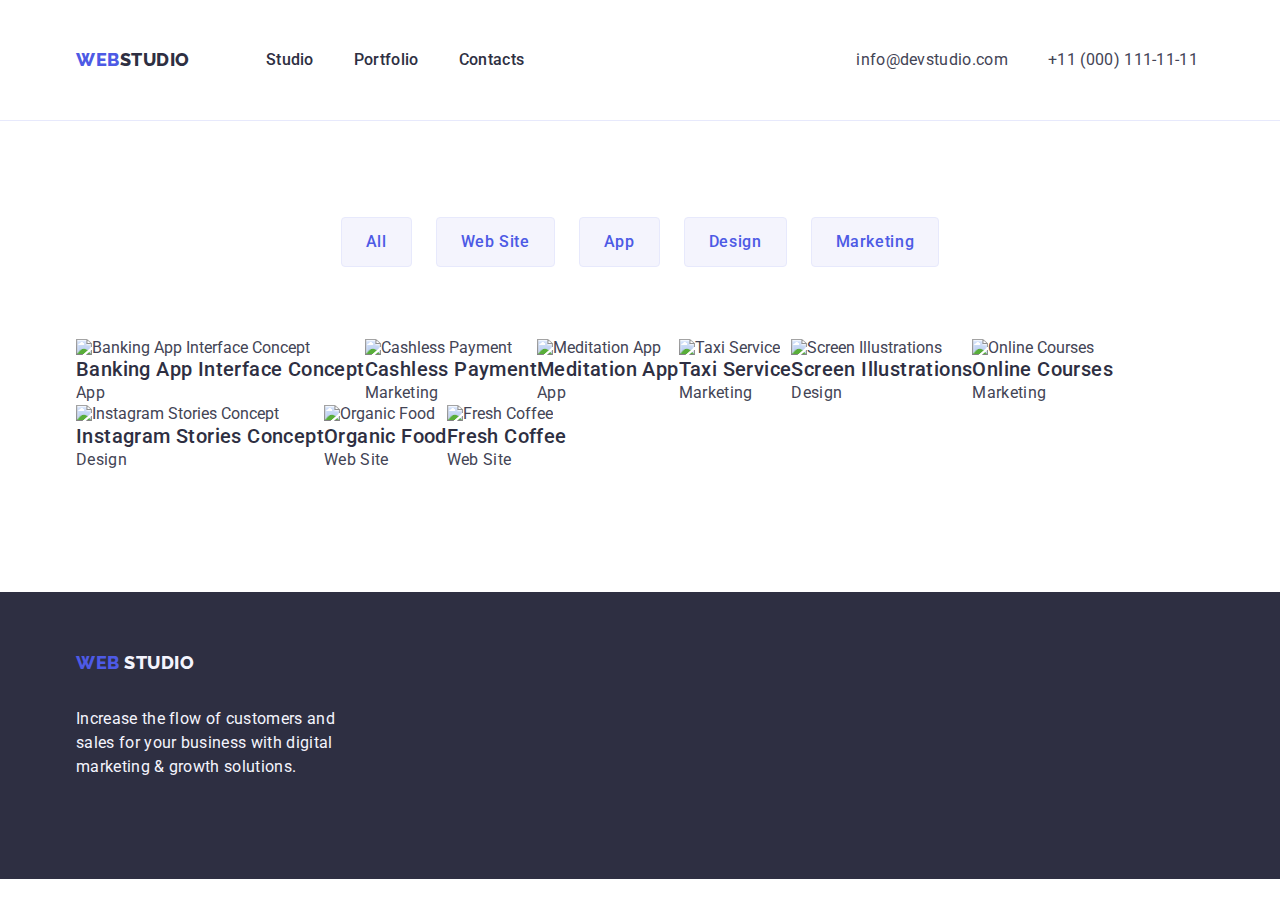
==== commit d2bdaf4e: "tttt" ====
--- a/portfolio.html
+++ b/portfolio.html
@@ -25,7 +25,7 @@
 
 <body>
     <!--header section-->
-    <header>
+    <header class="header">
         <div class="header-conteiner conteiner">
 
             <nav class="header-nav">
@@ -62,7 +62,7 @@
 
         <section class="portfolio-section  ">
             <div class="conteiner">
-                <div class="button-section"></div>
+
                 <h1 hidden>portfolio</h1>
                 <ul class="portfolio-filter list">
                     <li class="portfolio-list">
@@ -81,75 +81,76 @@
                         <button class="portfolio-button" type="button">Marketing</button>
                     </li>
                 </ul>
-            </div>
-            <ul class="portfolio-row-one list">
-                <li class="portfolio-item ">
-                    <a class="link" href="">
-                        <img src="./images/portfolio/1.jpg" alt="Banking App Interface Concept" width="360"
-                            height="300" />
-                        <h2 class="portfolio-desc">Banking App Interface Concept</h2>
-                        <p class="portfolio-name">App</p>
-                    </a>
-                </li>
-                <li class="portfolio-item ">
-                    <a class="link" href="">
-                        <img src="./images/portfolio/2.jpg" alt="Cashless Payment" width="360" height="300" />
-                        <h2 class="portfolio-desc">Cashless Payment</h2>
-                        <p class="portfolio-name">Marketing</p>
-                    </a>
-                </li>
-                <li class="portfolio-item ">
-                    <a class="link" href="">
-                        <img src="./images/portfolio/3.jpg" alt="Meditation App" width="360" height="300" />
-                        <h2 class="portfolio-desc">Meditation App</h2>
-                        <p class="portfolio-name">App</p>
-                    </a>
-                </li>
 
-                <li class="portfolio-item ">
-                    <a class="link" href="">
-                        <img src="./images/portfolio/4.jpg" alt="Taxi Service" width="360" height="300" />
-                        <h2 class="portfolio-desc">Taxi Service</h2>
-                        <p class="portfolio-name">Marketing</p>
-                    </a>
-                </li>
-                <li class="portfolio-item ">
-                    <a class="link" href="">
-                        <img src="./images/portfolio/5.jpg" alt="Screen Illustrations" width="360" height="300" />
-                        <h2 class="portfolio-desc">Screen Illustrations</h2>
-                        <p class="portfolio-name">Design</p>
-                    </a>
-                </li>
-                <li class="portfolio-item ">
-                    <a class="link" href="">
-                        <img src="./images/portfolio/6.jpg" alt="Online Courses" width="360" height="300" />
-                        <h2 class="portfolio-desc">Online Courses</h2>
-                        <p class="portfolio-name">Marketing</p>
-                    </a>
-                </li>
+                <ul class="portfolio-row-one list">
+                    <li class="portfolio-item ">
+                        <a class="link" href="">
+                            <img src="./images/portfolio/1.jpg" alt="Banking App Interface Concept" width="360"
+                                height="300" />
+                            <h2 class="portfolio-desc">Banking App Interface Concept</h2>
+                            <p class="portfolio-name">App</p>
+                        </a>
+                    </li>
+                    <li class="portfolio-item ">
+                        <a class="link" href="">
+                            <img src="./images/portfolio/2.jpg" alt="Cashless Payment" width="360" height="300" />
+                            <h2 class="portfolio-desc">Cashless Payment</h2>
+                            <p class="portfolio-name">Marketing</p>
+                        </a>
+                    </li>
+                    <li class="portfolio-item ">
+                        <a class="link" href="">
+                            <img src="./images/portfolio/3.jpg" alt="Meditation App" width="360" height="300" />
+                            <h2 class="portfolio-desc">Meditation App</h2>
+                            <p class="portfolio-name">App</p>
+                        </a>
+                    </li>
 
-                <li class="portfolio-item ">
-                    <a class="link" href="">
-                        <img src="./images/portfolio/7.jpg" alt="Instagram Stories Concept" width="360" height="300" />
-                        <h2 class="portfolio-desc">Instagram Stories Concept</h2>
-                        <p class="portfolio-name">Design</p>
-                    </a>
-                </li>
-                <li class="portfolio-item ">
-                    <a class="link" href="">
-                        <img src="./images/portfolio/8.jpg" alt="Organic Food" width="360" height="300" />
-                        <h2 class="portfolio-desc">Organic Food</h2>
-                        <p class="portfolio-name">Web Site</p>
-                    </a>
-                </li>
-                <li class="portfolio-item ">
-                    <a class="link" href="">
-                        <img src="./images/portfolio/9.jpg" alt="Fresh Coffee" width="360" height="300" />
-                        <h2 class="portfolio-desc">Fresh Coffee</h2>
-                        <p class="portfolio-name">Web Site</p>
-                    </a>
-                </li>
-            </ul>
+                    <li class="portfolio-item ">
+                        <a class="link" href="">
+                            <img src="./images/portfolio/4.jpg" alt="Taxi Service" width="360" height="300" />
+                            <h2 class="portfolio-desc">Taxi Service</h2>
+                            <p class="portfolio-name">Marketing</p>
+                        </a>
+                    </li>
+                    <li class="portfolio-item ">
+                        <a class="link" href="">
+                            <img src="./images/portfolio/5.jpg" alt="Screen Illustrations" width="360" height="300" />
+                            <h2 class="portfolio-desc">Screen Illustrations</h2>
+                            <p class="portfolio-name">Design</p>
+                        </a>
+                    </li>
+                    <li class="portfolio-item ">
+                        <a class="link" href="">
+                            <img src="./images/portfolio/6.jpg" alt="Online Courses" width="360" height="300" />
+                            <h2 class="portfolio-desc">Online Courses</h2>
+                            <p class="portfolio-name">Marketing</p>
+                        </a>
+                    </li>
+
+                    <li class="portfolio-item ">
+                        <a class="link" href="">
+                            <img src="./images/portfolio/7.jpg" alt="Instagram Stories Concept" width="360"
+                                height="300" />
+                            <h2 class="portfolio-desc">Instagram Stories Concept</h2>
+                            <p class="portfolio-name">Design</p>
+                        </a>
+                    </li>
+                    <li class="portfolio-item ">
+                        <a class="link" href="">
+                            <img src="./images/portfolio/8.jpg" alt="Organic Food" width="360" height="300" />
+                            <h2 class="portfolio-desc">Organic Food</h2>
+                            <p class="portfolio-name">Web Site</p>
+                        </a>
+                    </li>
+                    <li class="portfolio-item ">
+                        <a class="link" href="">
+                            <img src="./images/portfolio/9.jpg" alt="Fresh Coffee" width="360" height="300" />
+                            <h2 class="portfolio-desc">Fresh Coffee</h2>
+                            <p class="portfolio-name">Web Site</p>
+                        </a>
+                    </li>
+                </ul>
             </div>
         </section>
 
--- a/css/styles.css
+++ b/css/styles.css
@@ -58,7 +58,7 @@
 .header{
 padding-top: 24px;
 padding-bottom: 24px;
-
+border-bottom: 1px solid #e7e9fc;
 }
 
 .header-conteiner{
@@ -78,12 +78,13 @@
         letter-spacing: 0.03em;
         text-transform: uppercase;
         color: var(--accent-cl);
+        margin-right: 76px;
     }
 
 
 .header-logo-cl{
 color: var(--main-dark-cl);
-margin-right: 76px;
+
 }
 
 .header-list {
@@ -95,6 +96,8 @@
         align-items: center;
         gap: 40px;
         margin-right: 332px;
+        padding-top: 24px;
+        padding-bottom: 24px;
 }
 
 .header-item:focus{
@@ -122,6 +125,8 @@
     display: flex;
     align-items: center;
     gap: 40px;
+    padding-top: 24px;
+        padding-bottom: 24px;
 }
 
 .address-item {}
@@ -153,7 +158,7 @@
     text-align: center;
     letter-spacing: 0.02em;
     color: var(--main-ligth-cl);
-    width: 496px;
+    max-width: 496px;
     margin: 0 auto;
    
 }
@@ -181,9 +186,13 @@
 }
 
 .section-features {
-   padding-top: 60px;
-   padding-bottom: 60px;
-}
+ padding: 120px 0 120px;
+}
+
+.features-name{
+
+}
+
 
 .features-list {
     display: flex;
@@ -201,7 +210,7 @@
         line-height: 1.2;
         letter-spacing: 0.02em;
         color: var(--main-dark-cl);
-        padding-bottom: 8px;
+        margin-bottom: 8px;
 }
 
 .text {
@@ -211,8 +220,8 @@
 }
 
 .section-our-work {
-   padding-top: 60px;
-   padding-bottom: 60px;
+ 
+   padding-bottom: 120px;
 }
 
 .our-title {
@@ -233,8 +242,7 @@
 .our-work-item {}
 
 .our-tem {
-    padding-top: 60px;
-    padding-bottom: 60px;
+    padding: 120px 0;
 background-color: var(--cl);
 }
 
@@ -246,7 +254,7 @@
     letter-spacing: 0.02em;
     text-transform: capitalize;
     color: var(--main-dark-cl);
-    padding-bottom: 72px;
+    margin-bottom: 72px;
 }   
 
 .our-tem-list{
@@ -256,11 +264,14 @@
 
 .our-tem-item {
     background-color: var(--main-ligth-cl);
-   
-}
-
-.our-tem-img {margin-bottom: 32px;
-
+ gap: 24px;
+}
+
+.our-tem-img {
+    margin-bottom: 32px;
+}
+.our-it{
+padding: 32px 16px;
 }
 
 .our-tem-user {
@@ -270,6 +281,7 @@
         text-align: center;
         letter-spacing: 0.02em;
         color: var(--main-dark-cl);
+        margin-bottom: 8px
 }
 .our-tem-work{
         line-height: 1.5;
@@ -293,7 +305,8 @@
     letter-spacing: 0.03em;
     text-transform: uppercase;  
 color: var(--accent-cl);
-
+display: inline-block;
+margin-bottom: 16px;
  
 }
 
@@ -330,6 +343,9 @@
 
 .portfolio-filter {
     display: flex;
+    justify-content: center;
+    gap: 24px;
+    margin-bottom: 72px;
 }
 
 .button-section{
@@ -355,17 +371,26 @@
     letter-spacing: 0.04em;
     background: var(--cl);
     color: var(--accent-cl);
+  padding: 12px 24px;
+ border: 1px solid #e7e9fc;
+border-radius: 4px;
 }
 
 .portfolio-button:hover,
 .portfolio-button:focus{
 color:var(--main-ligth-cl);
 background-color: var(--cl-bl);
-}
-
-.portfolio-section {}
-
-.portfolio-row-one {}
+border: 1px solid transparent;
+}
+
+.portfolio-section {
+    padding: 96px 0 120px 0;
+}
+
+.portfolio-row-one {
+    display: flex;
+    flex-wrap: wrap;
+}
 
 .portfolio-item {}
 
@@ -386,7 +411,9 @@
         color: var(--grey-cl);
 }
 
-.portfolio-row-two {}
+.portfolio-row-two {
+    
+}
 
 .portfolio-row-three {}
 
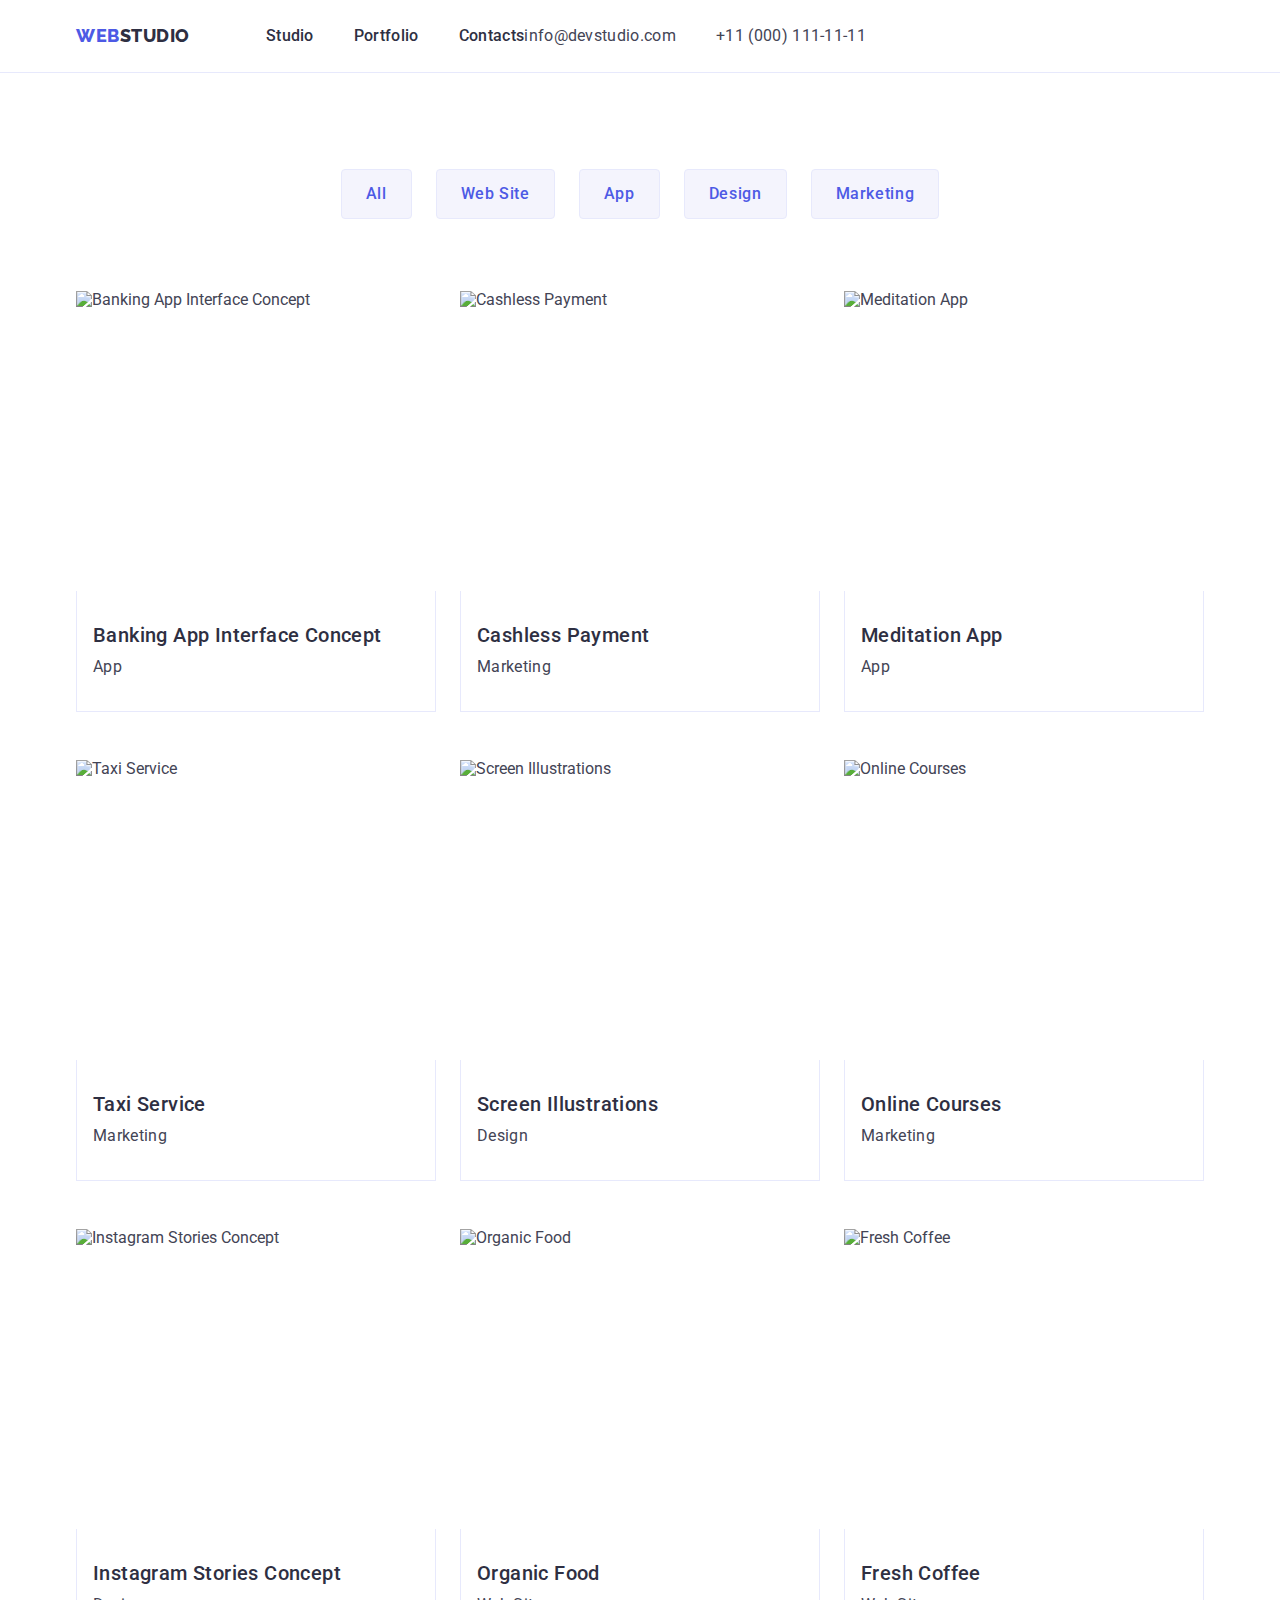
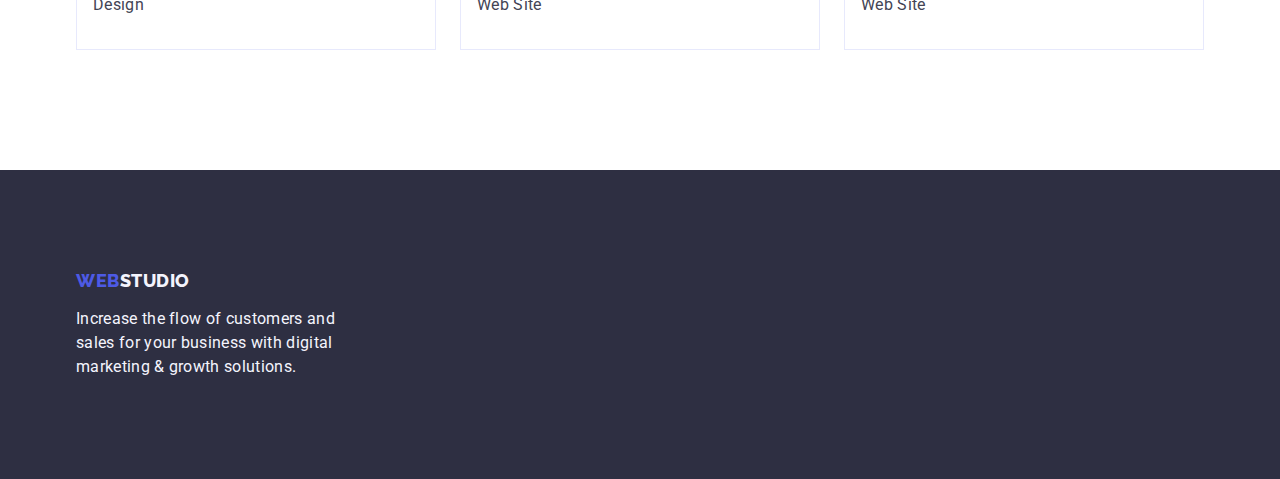
==== commit 58df4d4a: "www" ====
--- a/portfolio.html
+++ b/portfolio.html
@@ -26,7 +26,7 @@
 <body>
     <!--header section-->
     <header class="header">
-        <div class="header-conteiner conteiner">
+        <div class="header-conteiner container">
 
             <nav class="header-nav">
                 <a class="header-nav-logo link" href="./index.html">
@@ -61,9 +61,9 @@
         <!--filter block-->
 
         <section class="portfolio-section  ">
-            <div class="conteiner">
+            <div class="container">
 
-                <h1 hidden>portfolio</h1>
+                <h1 class="visually-hidden">portfolio</h1>
                 <ul class="portfolio-filter list">
                     <li class="portfolio-list">
                         <button type="button" class="portfolio-button">All</button>
@@ -87,44 +87,56 @@
                         <a class="link" href="">
                             <img src="./images/portfolio/1.jpg" alt="Banking App Interface Concept" width="360"
                                 height="300" />
-                            <h2 class="portfolio-desc">Banking App Interface Concept</h2>
-                            <p class="portfolio-name">App</p>
+                            <div class="portfolio-bloc">
+                                <h2 class="portfolio-desc">Banking App Interface Concept</h2>
+                                <p class="portfolio-name">App</p>
+                            </div>
                         </a>
                     </li>
                     <li class="portfolio-item ">
                         <a class="link" href="">
                             <img src="./images/portfolio/2.jpg" alt="Cashless Payment" width="360" height="300" />
-                            <h2 class="portfolio-desc">Cashless Payment</h2>
-                            <p class="portfolio-name">Marketing</p>
+                            <div class="portfolio-bloc">
+                                <h2 class="portfolio-desc">Cashless Payment</h2>
+                                <p class="portfolio-name">Marketing</p>
+                            </div>
                         </a>
                     </li>
                     <li class="portfolio-item ">
                         <a class="link" href="">
                             <img src="./images/portfolio/3.jpg" alt="Meditation App" width="360" height="300" />
-                            <h2 class="portfolio-desc">Meditation App</h2>
-                            <p class="portfolio-name">App</p>
+                            <div class="portfolio-bloc">
+                                <h2 class="portfolio-desc">Meditation App</h2>
+                                <p class="portfolio-name">App</p>
+                            </div>
                         </a>
                     </li>
 
                     <li class="portfolio-item ">
                         <a class="link" href="">
                             <img src="./images/portfolio/4.jpg" alt="Taxi Service" width="360" height="300" />
-                            <h2 class="portfolio-desc">Taxi Service</h2>
-                            <p class="portfolio-name">Marketing</p>
+                            <div class="portfolio-bloc">
+                                <h2 class="portfolio-desc">Taxi Service</h2>
+                                <p class="portfolio-name">Marketing</p>
+                            </div>
                         </a>
                     </li>
                     <li class="portfolio-item ">
                         <a class="link" href="">
                             <img src="./images/portfolio/5.jpg" alt="Screen Illustrations" width="360" height="300" />
-                            <h2 class="portfolio-desc">Screen Illustrations</h2>
-                            <p class="portfolio-name">Design</p>
+                            <div class="portfolio-bloc">
+                                <h2 class="portfolio-desc">Screen Illustrations</h2>
+                                <p class="portfolio-name">Design</p>
+                            </div>
                         </a>
                     </li>
                     <li class="portfolio-item ">
                         <a class="link" href="">
                             <img src="./images/portfolio/6.jpg" alt="Online Courses" width="360" height="300" />
-                            <h2 class="portfolio-desc">Online Courses</h2>
-                            <p class="portfolio-name">Marketing</p>
+                            <div class="portfolio-bloc">
+                                <h2 class="portfolio-desc">Online Courses</h2>
+                                <p class="portfolio-name">Marketing</p>
+                            </div>
                         </a>
                     </li>
 
@@ -132,22 +144,28 @@
                         <a class="link" href="">
                             <img src="./images/portfolio/7.jpg" alt="Instagram Stories Concept" width="360"
                                 height="300" />
-                            <h2 class="portfolio-desc">Instagram Stories Concept</h2>
-                            <p class="portfolio-name">Design</p>
+                            <div class="portfolio-bloc">
+                                <h2 class="portfolio-desc">Instagram Stories Concept</h2>
+                                <p class="portfolio-name">Design</p>
+                            </div>
                         </a>
                     </li>
                     <li class="portfolio-item ">
                         <a class="link" href="">
                             <img src="./images/portfolio/8.jpg" alt="Organic Food" width="360" height="300" />
-                            <h2 class="portfolio-desc">Organic Food</h2>
-                            <p class="portfolio-name">Web Site</p>
+                            <div class="portfolio-bloc">
+                                <h2 class="portfolio-desc">Organic Food</h2>
+                                <p class="portfolio-name">Web Site</p>
+                            </div>
                         </a>
                     </li>
                     <li class="portfolio-item ">
                         <a class="link" href="">
                             <img src="./images/portfolio/9.jpg" alt="Fresh Coffee" width="360" height="300" />
-                            <h2 class="portfolio-desc">Fresh Coffee</h2>
-                            <p class="portfolio-name">Web Site</p>
+                            <div class="portfolio-bloc">
+                                <h2 class="portfolio-desc">Fresh Coffee</h2>
+                                <p class="portfolio-name">Web Site</p>
+                            </div>
                         </a>
                     </li>
                 </ul>
@@ -160,10 +178,8 @@
 
     <!--footer section-->
     <footer class="footer">
-        <div class="conteiner">
-            <a class="footer-logo link" href="./index.html">Web
-                <span class="footer-logo-too">Studio</span></a>
-
+        <div class="container">
+            <a class="footer-logo link" href="./index.html">Web<span class="footer-logo-too">Studio</span></a>
             <p class="footer-text">Increase the flow of customers and sales for your business with digital marketing &
                 growth solutions.</p>
         </div>
--- a/css/styles.css
+++ b/css/styles.css
@@ -27,6 +27,25 @@
     margin: 0;
 }
 
+img{
+    display: block ;
+    max-width: 100%;
+    height: auto;
+}
+
+.visually-hidden {
+    position: absolute;
+    width: 1px;
+    height: 1px;
+    margin: -1px;
+    border: 0;
+    padding: 0;
+
+    white-space: nowrap;
+    clip-path: inset(100%);
+    clip: rect(0 0 0 0);
+    overflow: hidden;
+}
 
 
 
@@ -44,26 +63,27 @@
     color: currentColor;
 }
 
-.conteiner{
+.container{
     width: 1158px;
 margin-left: auto;
 margin-right: auto;
 padding-left: 15px;
 padding-right: 15px;
-
-}
-
-
+}
 
 .header{
-padding-top: 24px;
-padding-bottom: 24px;
+   
 border-bottom: 1px solid #e7e9fc;
+
 }
 
 .header-conteiner{
     display: flex;
-}
+    align-items: center;
+padding-left: 15px;
+    padding-right: 15px;
+}
+
 
 .header-nav { 
 display: flex;
@@ -79,6 +99,8 @@
         text-transform: uppercase;
         color: var(--accent-cl);
         margin-right: 76px;
+        display: flex;
+            align-items: center;
     }
 
 
@@ -95,16 +117,19 @@
         display: flex;
         align-items: center;
         gap: 40px;
-        margin-right: 332px;
-        padding-top: 24px;
-        padding-bottom: 24px;
+    
+    
 }
 
 .header-item:focus{
     color:var(--cl-bl);
+    display: flex;
+        align-items: center;
 }
 
 .header-link {
+    display: block;
+    padding: 24px 0;
         font-weight: 500;
         font-size: 16px;
         line-height: 1.5;
@@ -125,8 +150,8 @@
     display: flex;
     align-items: center;
     gap: 40px;
-    padding-top: 24px;
-        padding-bottom: 24px;
+  
+      
 }
 
 .address-item {}
@@ -160,6 +185,7 @@
     color: var(--main-ligth-cl);
     max-width: 496px;
     margin: 0 auto;
+    margin-bottom: 48px;
    
 }
 
@@ -177,7 +203,8 @@
 padding: 16px 32px;
 border-radius: 4px;
 border: 0;
-     margin-top: 48px;
+     display: block;
+     margin: 0 auto;
 }
 
 .hero-btn:hover,
@@ -201,7 +228,7 @@
 
 .features-li {
     
-    
+    width: calc((100% - 72px) / 4)
 }
 
 .features-strategy {
@@ -224,15 +251,7 @@
    padding-bottom: 120px;
 }
 
-.our-title {
-        font-weight: 700;
-        font-size: 36px;
-        line-height: 1.11;
-        text-align: center;
-        letter-spacing: 0.02em;
-        color: var(--main-dark-cl);
-        padding-bottom: 72px;
-}
+
 
 .our-work-list {
     display: flex;
@@ -254,24 +273,26 @@
     letter-spacing: 0.02em;
     text-transform: capitalize;
     color: var(--main-dark-cl);
-    margin-bottom: 72px;
 }   
 
 .our-tem-list{
 display: flex;
-gap: 34px;
+gap: 24px;
 }
 
 .our-tem-item {
     background-color: var(--main-ligth-cl);
- gap: 24px;
-}
+    border-radius: 0px 0px 4px 4px;
+    }
+
 
 .our-tem-img {
-    margin-bottom: 32px;
+   
 }
 .our-it{
 padding: 32px 16px;
+
+
 }
 
 .our-tem-user {
@@ -292,7 +313,7 @@
 
 
 .footer {
-    padding-top: 60px;
+padding: 100px 0;
         
 background: var(--main-dark-cl);
 }
@@ -307,7 +328,7 @@
 color: var(--accent-cl);
 display: inline-block;
 margin-bottom: 16px;
- 
+ display: flex;
 }
 
 
@@ -318,11 +339,8 @@
     line-height: 1.5;
     letter-spacing: 0.02em;
     color: var(--cl);
-    display: flex;
         width: 264px;
-        flex-direction: column;
-      padding-top: 18px;
-        padding-bottom: 100px;
+       
 }
 
 
@@ -346,6 +364,9 @@
     justify-content: center;
     gap: 24px;
     margin-bottom: 72px;
+    column-gap: 24px;
+    row-gap: 48px;
+    gap: 24px;
 }
 
 .button-section{
@@ -355,7 +376,9 @@
 
 .list {}
 
-.link {}
+.link {
+   
+}
 
 .portfolio-list {
 }
@@ -390,18 +413,26 @@
 .portfolio-row-one {
     display: flex;
     flex-wrap: wrap;
+    column-gap: 24px;
+    row-gap: 48px;
 }
 
 .portfolio-item {}
 
 .portfolio-img {}
 
+.portfolio-bloc{
+    padding: 32px 16px;
+    border: 1px solid #e7e9fc;
+    border-top: none;
+}
 .portfolio-desc {
         font-weight: 500;
         font-size: 20px;
         line-height: 1.2;
         letter-spacing: 0.02em;
         color: var(--main-dark-cl);
+        margin-bottom: 8px
 }
 
 .portfolio-name {
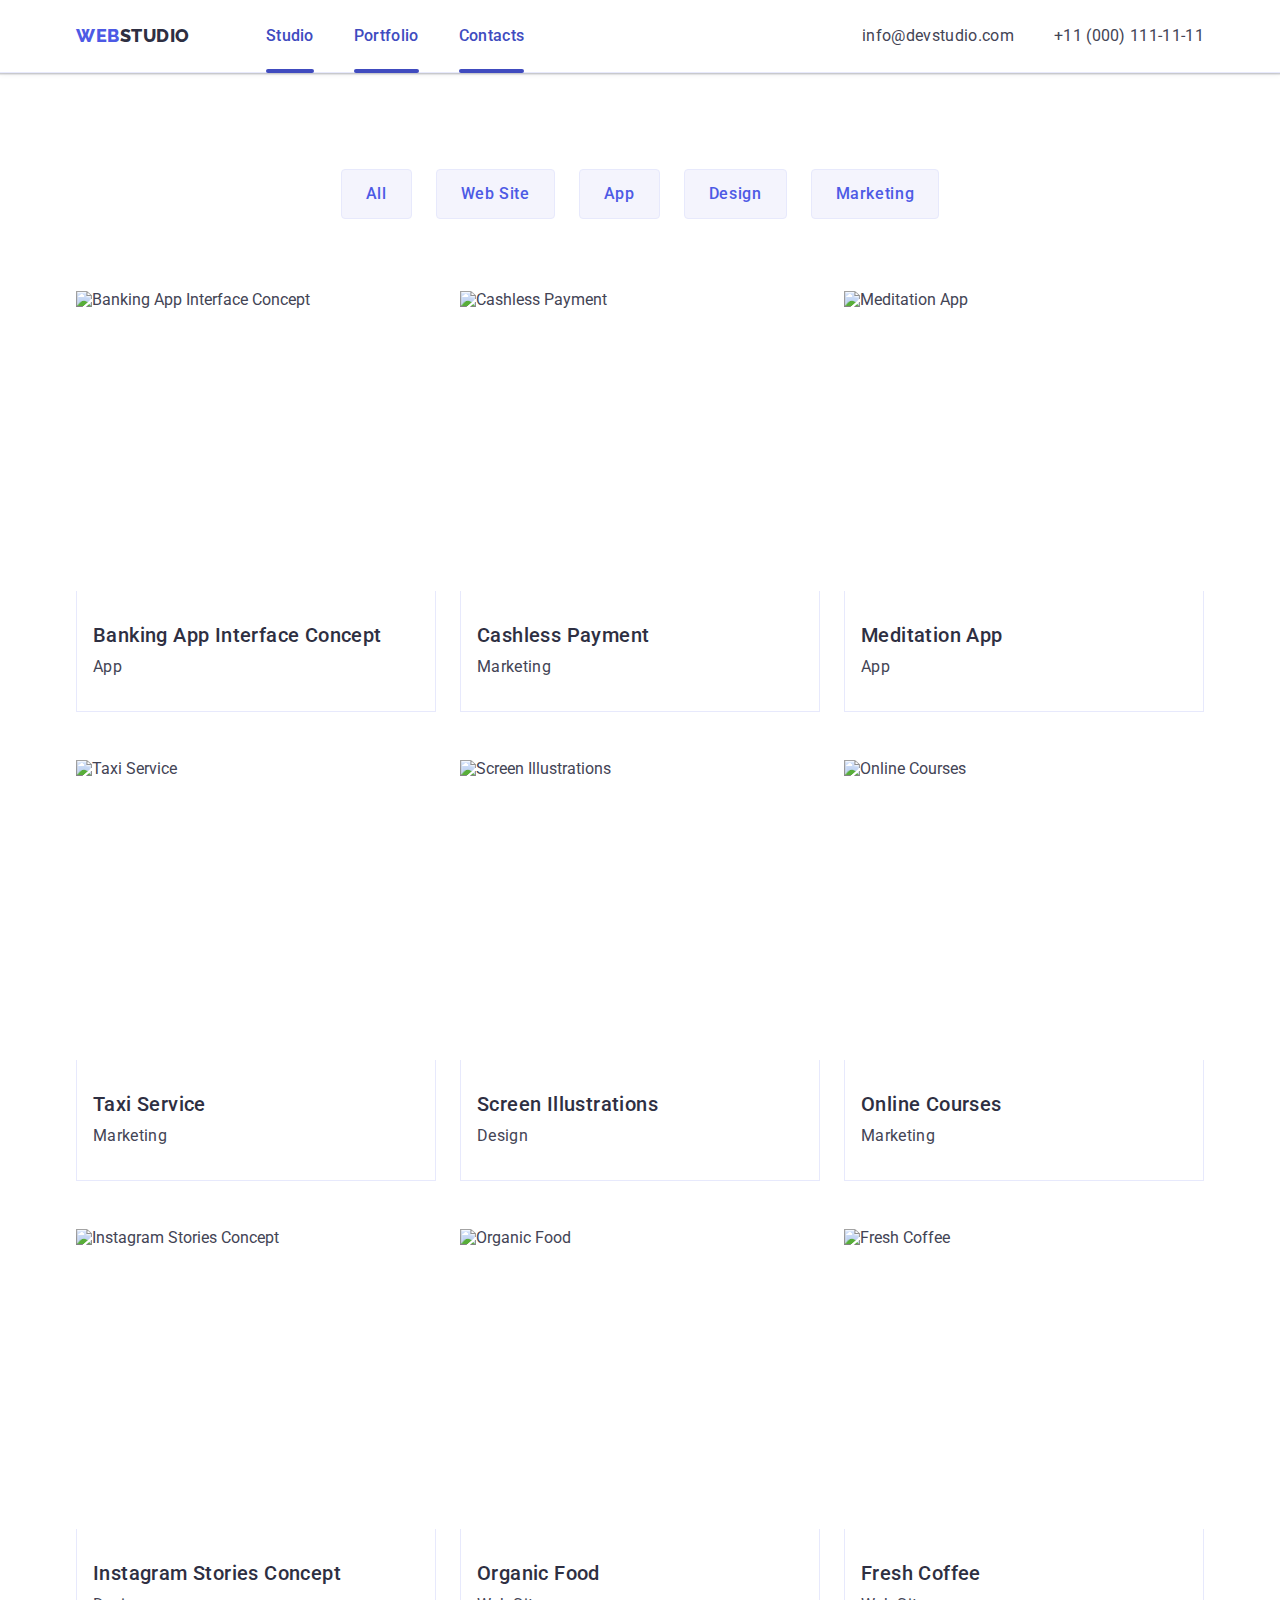
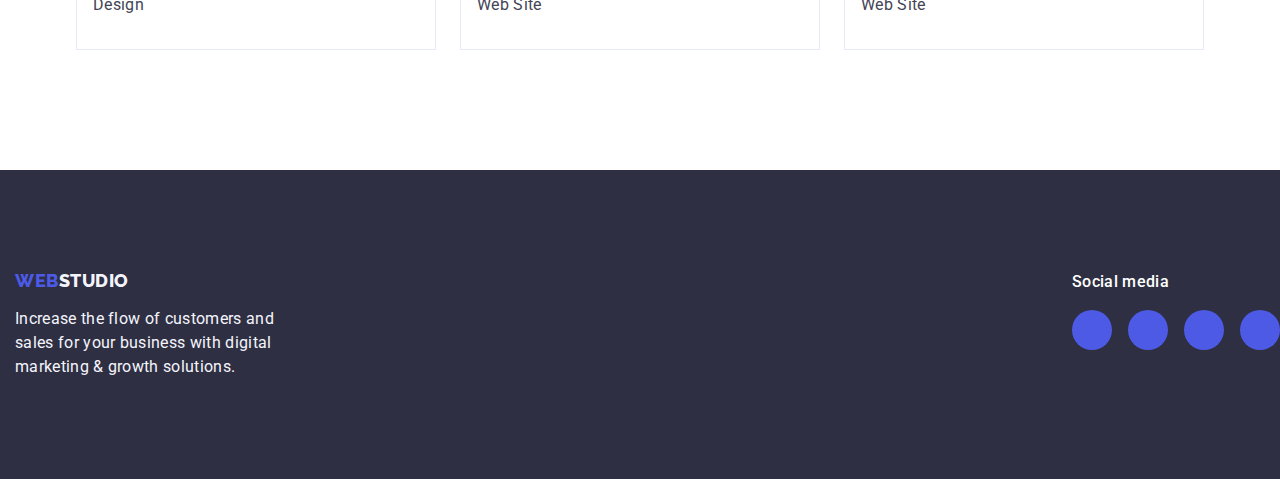
==== commit 8933d12f: "ggg" ====
--- a/portfolio.html
+++ b/portfolio.html
@@ -66,7 +66,7 @@
                 <h1 class="visually-hidden">portfolio</h1>
                 <ul class="portfolio-filter list">
                     <li class="portfolio-list">
-                        <button type="button" class="portfolio-button">All</button>
+                        <button class="portfolio-button" type="button">All</button>
                     </li>
                     <li class="portfolio-list">
                         <button class="portfolio-button" type="button">Web Site</button>
@@ -84,9 +84,16 @@
 
                 <ul class="portfolio-row-one list">
                     <li class="portfolio-item ">
-                        <a class="link" href="">
-                            <img src="./images/portfolio/1.jpg" alt="Banking App Interface Concept" width="360"
-                                height="300" />
+                        <a class="portfolio-app link" href="">
+                            <!--portfolio-overlay-->
+                            <div class="portfolio-overlay">
+                                <img src="./images/portfolio/1.jpg" alt="Banking App Interface Concept" width="360"
+                                    height="300" />
+                                <p class="portfolio-overlay-text">14 Stylish and User-Friendly App Design Concepts ·
+                                    Task Manager App · Calorie Tracker
+                                    App · Exotic Fruit Ecommerce App ·
+                                    Cloud Storage App</p>
+                            </div>
                             <div class="portfolio-bloc">
                                 <h2 class="portfolio-desc">Banking App Interface Concept</h2>
                                 <p class="portfolio-name">App</p>
@@ -94,8 +101,14 @@
                         </a>
                     </li>
                     <li class="portfolio-item ">
-                        <a class="link" href="">
-                            <img src="./images/portfolio/2.jpg" alt="Cashless Payment" width="360" height="300" />
+                        <a class="portfolio-app link" href="">
+                            <div class="portfolio-overlay">
+                                <img src="./images/portfolio/2.jpg" alt="Cashless Payment" width="360" height="300" />
+                                <p class="portfolio-overlay-text">14 Stylish and User-Friendly App Design Concepts ·
+                                    Task Manager App · Calorie Tracker
+                                    App · Exotic Fruit Ecommerce App ·
+                                    Cloud Storage App</p>
+                            </div>
                             <div class="portfolio-bloc">
                                 <h2 class="portfolio-desc">Cashless Payment</h2>
                                 <p class="portfolio-name">Marketing</p>
@@ -103,8 +116,14 @@
                         </a>
                     </li>
                     <li class="portfolio-item ">
-                        <a class="link" href="">
-                            <img src="./images/portfolio/3.jpg" alt="Meditation App" width="360" height="300" />
+                        <a class="portfolio-app link" href="">
+                            <div class="portfolio-overlay">
+                                <img src="./images/portfolio/3.jpg" alt="Meditation App" width="360" height="300" />
+                                <p class="portfolio-overlay-text">14 Stylish and User-Friendly App Design Concepts ·
+                                    Task Manager App · Calorie Tracker
+                                    App · Exotic Fruit Ecommerce App ·
+                                    Cloud Storage App</p>
+                            </div>
                             <div class="portfolio-bloc">
                                 <h2 class="portfolio-desc">Meditation App</h2>
                                 <p class="portfolio-name">App</p>
@@ -113,8 +132,14 @@
                     </li>
 
                     <li class="portfolio-item ">
-                        <a class="link" href="">
-                            <img src="./images/portfolio/4.jpg" alt="Taxi Service" width="360" height="300" />
+                        <a class="portfolio-app link" href="">
+                            <div class="portfolio-overlay">
+                                <img src="./images/portfolio/4.jpg" alt="Taxi Service" width="360" height="300" />
+                                <p class="portfolio-overlay-text">14 Stylish and User-Friendly App Design Concepts ·
+                                    Task Manager App · Calorie Tracker
+                                    App · Exotic Fruit Ecommerce App ·
+                                    Cloud Storage App</p>
+                            </div>
                             <div class="portfolio-bloc">
                                 <h2 class="portfolio-desc">Taxi Service</h2>
                                 <p class="portfolio-name">Marketing</p>
@@ -122,8 +147,15 @@
                         </a>
                     </li>
                     <li class="portfolio-item ">
-                        <a class="link" href="">
-                            <img src="./images/portfolio/5.jpg" alt="Screen Illustrations" width="360" height="300" />
+                        <a class="portfolio-app link" href="">
+                            <div class="portfolio-overlay">
+                                <img src="./images/portfolio/5.jpg" alt="Screen Illustrations" width="360"
+                                    height="300" />
+                                <p class="portfolio-overlay-text">14 Stylish and User-Friendly App Design Concepts ·
+                                    Task Manager App · Calorie Tracker
+                                    App · Exotic Fruit Ecommerce App ·
+                                    Cloud Storage App</p>
+                            </div>
                             <div class="portfolio-bloc">
                                 <h2 class="portfolio-desc">Screen Illustrations</h2>
                                 <p class="portfolio-name">Design</p>
@@ -131,8 +163,14 @@
                         </a>
                     </li>
                     <li class="portfolio-item ">
-                        <a class="link" href="">
-                            <img src="./images/portfolio/6.jpg" alt="Online Courses" width="360" height="300" />
+                        <a class="portfolio-app link" href="">
+                            <div class="portfolio-overlay">
+                                <img src="./images/portfolio/6.jpg" alt="Online Courses" width="360" height="300" />
+                                <p class="portfolio-overlay-text">14 Stylish and User-Friendly App Design Concepts ·
+                                    Task Manager App · Calorie Tracker
+                                    App · Exotic Fruit Ecommerce App ·
+                                    Cloud Storage App</p>
+                            </div>
                             <div class="portfolio-bloc">
                                 <h2 class="portfolio-desc">Online Courses</h2>
                                 <p class="portfolio-name">Marketing</p>
@@ -141,9 +179,15 @@
                     </li>
 
                     <li class="portfolio-item ">
-                        <a class="link" href="">
-                            <img src="./images/portfolio/7.jpg" alt="Instagram Stories Concept" width="360"
-                                height="300" />
+                        <a class="portfolio-app link" href="">
+                            <div class="portfolio-overlay">
+                                <img src="./images/portfolio/7.jpg" alt="Instagram Stories Concept" width="360"
+                                    height="300" />
+                                <p class="portfolio-overlay-text">14 Stylish and User-Friendly App Design Concepts ·
+                                    Task Manager App · Calorie Tracker
+                                    App · Exotic Fruit Ecommerce App ·
+                                    Cloud Storage App</p>
+                            </div>
                             <div class="portfolio-bloc">
                                 <h2 class="portfolio-desc">Instagram Stories Concept</h2>
                                 <p class="portfolio-name">Design</p>
@@ -151,8 +195,14 @@
                         </a>
                     </li>
                     <li class="portfolio-item ">
-                        <a class="link" href="">
-                            <img src="./images/portfolio/8.jpg" alt="Organic Food" width="360" height="300" />
+                        <a class="portfolio-app link" href="">
+                            <div class="portfolio-overlay">
+                                <img src="./images/portfolio/8.jpg" alt="Organic Food" width="360" height="300" />
+                                <p class="portfolio-overlay-text">14 Stylish and User-Friendly App Design Concepts ·
+                                    Task Manager App · Calorie Tracker
+                                    App · Exotic Fruit Ecommerce App ·
+                                    Cloud Storage App</p>
+                            </div>
                             <div class="portfolio-bloc">
                                 <h2 class="portfolio-desc">Organic Food</h2>
                                 <p class="portfolio-name">Web Site</p>
@@ -160,8 +210,14 @@
                         </a>
                     </li>
                     <li class="portfolio-item ">
-                        <a class="link" href="">
-                            <img src="./images/portfolio/9.jpg" alt="Fresh Coffee" width="360" height="300" />
+                        <a class="portfolio-app link" href="">
+                            <div class="portfolio-overlay">
+                                <img src="./images/portfolio/9.jpg" alt="Fresh Coffee" width="360" height="300" />
+                                <p class="portfolio-overlay-text">14 Stylish and User-Friendly App Design Concepts ·
+                                    Task Manager App · Calorie Tracker
+                                    App · Exotic Fruit Ecommerce App ·
+                                    Cloud Storage App</p>
+                            </div>
                             <div class="portfolio-bloc">
                                 <h2 class="portfolio-desc">Fresh Coffee</h2>
                                 <p class="portfolio-name">Web Site</p>
@@ -178,12 +234,52 @@
 
     <!--footer section-->
     <footer class="footer">
-        <div class="container">
-            <a class="footer-logo link" href="./index.html">Web<span class="footer-logo-too">Studio</span></a>
-            <p class="footer-text">Increase the flow of customers and sales for your business with digital marketing &
-                growth solutions.</p>
+        <div class="blok">
+
+            <div class="footer-div container">
+                <a class="footer-logo link" href="./index.html">Web<span class="footer-logo-too">Studio</span></a>
+                <p class="footer-text">Increase the flow of customers and sales for your business with digital marketing
+                    & growth solutions.
+                </p>
+            </div>
+
+            <div class="footer-blok-icon">
+                <p class="footer_text-media">Social media</p>
+                <ul class="footer-list">
+                    <li class="footer-item">
+                        <a class="footer-link" href="" aria-label="instagram">
+                            <svg class="footer-icon" width="24" height="24">
+                                <use href="./images/sprite.svg#instagram"></use>
+                            </svg>
+                        </a>
+                    </li>
+                    <li class="footer-item">
+                        <a class="footer-link" href="" aria-label="twitter">
+                            <svg class="footer-icon" width="24" height="24">
+                                <use href="./images/sprite.svg#twitter"></use>
+                            </svg>
+                        </a>
+                    </li>
+                    <li class="footer-item">
+                        <a class="footer-link" href="" aria-label="facebook">
+                            <svg class="footer-icon" width="24" height="24">
+                                <use href="./images/sprite.svg#facebook"></use>
+                            </svg>
+                        </a>
+                    </li>
+                    <li class="footer-item">
+                        <a class="footer-link" href="" aria-label="linkedin">
+                            <svg class="footer-icon" width="24" height="24">
+                                <use href="./images/sprite.svg#linkedin"></use>
+                            </svg>
+                        </a>
+                    </li>
+                </ul>
+            </div>
+
         </div>
     </footer>
+    <script src="./js/modal.js"></script>
 </body>
 
 </html>--- a/css/styles.css
+++ b/css/styles.css
@@ -71,9 +71,15 @@
 padding-right: 15px;
 }
 
+
+/*------header-----------*/
+
+
+
 .header{
    
 border-bottom: 1px solid #e7e9fc;
+box-shadow: 0px 2px 1px rgba(46, 47, 66, 0.08), 0px 1px 1px rgba(46, 47, 66, 0.16), 0px 1px 6px rgba(46, 47, 66, 0.08);
 
 }
 
@@ -99,8 +105,7 @@
         text-transform: uppercase;
         color: var(--accent-cl);
         margin-right: 76px;
-        display: flex;
-            align-items: center;
+     
     }
 
 
@@ -117,9 +122,13 @@
         display: flex;
         align-items: center;
         gap: 40px;
-    
-    
-}
+   
+}
+.header-item{
+color: #404bbf;
+}
+
+
 
 .header-item:focus{
     color:var(--cl-bl);
@@ -128,6 +137,7 @@
 }
 
 .header-link {
+    position: relative;
     display: block;
     padding: 24px 0;
         font-weight: 500;
@@ -135,15 +145,39 @@
         line-height: 1.5;
         letter-spacing: 0.02em;
         color: var(--main-dark-cl);
-     
-}
+
+
+
+color: #404bbf;
+    transition: color 250ms cubic-bezier(0.4, 0, 0.2, 1);
+}
+
+
+
+
+.header-link::after {
+    content: '';
+    width: 100%;
+    height: 4px;
+    position: absolute;
+    left: 0;
+    bottom: -1px;
+    height: 4px;
+    background-color: #404bbf;
+border-radius: 2px;
+
+}
+
+
 .header-link:hover,
 .header-link:focus{
     color: var(--cl-bl);
+    
+
 }
 .header-address {
     font-style: normal;
-   
+   margin-left: auto;
 }
 
 .address-list {
@@ -166,6 +200,9 @@
 color: var(--cl-bl);
 }
 
+/*-------main-----*/
+
+
 .main {}
 
 .hero {
@@ -173,7 +210,20 @@
 padding-top: 188px;
 background: var(--main-dark-cl);
 text-align: center;
-}
+max-width: 1440px;
+    background-image: linear-gradient(rgba(46, 47, 66, 0.7), rgba(46, 47, 66, 0.7)), url(../images/hero/people-offic.jpg);
+    background-repeat: no-repeat;
+    background-position: center;
+    background-size: cover;
+}
+
+
+
+.hero-container{
+
+}
+
+
 
 .hero-taitle {
    
@@ -205,6 +255,7 @@
 border: 0;
      display: block;
      margin: 0 auto;
+    transition: background-color 250ms cubic-bezier(0.4, 0, 0.2, 1);
 }
 
 .hero-btn:hover,
@@ -230,6 +281,41 @@
     
     width: calc((100% - 72px) / 4)
 }
+
+
+
+
+
+
+
+.features-icon-bloc {
+display: flex;
+align-items: center;
+justify-content: center;
+height: 112px;
+background-color: #f4f4fd;
+border-radius: 4px;
+margin-bottom: 8px;
+}
+
+
+.features-icon {
+
+
+    
+}
+
+
+
+
+
+
+
+
+
+
+
+
 
 .features-strategy {
     font-weight: 500;
@@ -273,6 +359,7 @@
     letter-spacing: 0.02em;
     text-transform: capitalize;
     color: var(--main-dark-cl);
+    margin-bottom: 72px;
 }   
 
 .our-tem-list{
@@ -283,6 +370,9 @@
 .our-tem-item {
     background-color: var(--main-ligth-cl);
     border-radius: 0px 0px 4px 4px;
+    box-shadow:0px 1px 6px rgba(46, 47, 66, 0.08),
+        0px 1px 1px rgba(46, 47, 66, 0.16),
+        0px 2px 1px rgba(46, 47, 66, 0.08);
     }
 
 
@@ -291,7 +381,7 @@
 }
 .our-it{
 padding: 32px 16px;
-
+padding: 32px 0;
 
 }
 
@@ -311,12 +401,75 @@
         color: var(--grey-cl);
 }
 
+<   !!!!!>
+
+
+.tem-icon-blok {
+    padding: 32px 0;
+
+
+}
+
+.tem-icon-list {
+    display: flex;
+    justify-content: center;
+    align-items: center;
+gap: 24px;
+
+}
+
+
+.tem-icon-item {
+    width: 40px;
+    height: 40px;
+   
+}
+
+.icon {
+    width: 100%;
+height: 100%;
+background-color:#4d5ae5;
+border-radius:50%;
+display: flex;
+align-items: center;
+justify-content: center;
+transition: background-color 250ms cubic-bezier(0.4, 0, 0.2, 1);
+}
+
+.icon:focus,
+.icon:hover{
+    background-color: #404bbf;
+
+}
+
+
+.tem-icon-svg {
+fill:#f4f4fd;
+
+
+}
+
+
+
+
+
+
+
+
+
+
+
 
 .footer {
 padding: 100px 0;
         
 background: var(--main-dark-cl);
 }
+
+.footer-box{
+
+}
+
 
 .footer-logo {
     font-family: 'Raleway', sans-serif ;
@@ -328,7 +481,6 @@
 color: var(--accent-cl);
 display: inline-block;
 margin-bottom: 16px;
- display: flex;
 }
 
 
@@ -352,7 +504,7 @@
 
 
 
-
+/*---------portfolio-main-------*/
 
 
 
@@ -373,12 +525,14 @@
     
 }
 
-
-.list {}
-
-.link {
-   
-}
+.portfolio-app{
+display: block;
+}
+
+.portfolio-app:hover{
+box-shadow: 0px 1px 6px rgba(46, 47, 66, 0.08), 0px 1px 1px rgba(46, 47, 66, 0.16), 0px 2px 1px rgba(46, 47, 66, 0.08);
+}
+
 
 .portfolio-list {
 }
@@ -397,6 +551,7 @@
   padding: 12px 24px;
  border: 1px solid #e7e9fc;
 border-radius: 4px;
+
 }
 
 .portfolio-button:hover,
@@ -404,6 +559,7 @@
 color:var(--main-ligth-cl);
 background-color: var(--cl-bl);
 border: 1px solid transparent;
+box-shadow: 0px 3px 1px rgba(0, 0, 0, 0.1), 0px 2px 1px rgba(0, 0, 0, 0.08), 0px 2px 2px rgba(0, 0, 0, 0.12);
 }
 
 .portfolio-section {
@@ -416,6 +572,35 @@
     column-gap: 24px;
     row-gap: 48px;
 }
+
+
+
+
+.portfolio-overlay{
+position: relative;
+overflow: hidden;
+
+
+
+}
+
+.portfolio-overlay-text{
+position: absolute;
+top: 0;
+font-size: 16px;
+line-height: 1.5;
+letter-spacing: 0.02em;
+color: #f4f4fd;
+padding: 40px 32px;
+background-color: #4d5ae5;
+height: 100%;
+width: 100%;
+transform: translateY(100%);
+transition: transform 250ms cubic-bezier(0.4, 0, 0.2, 1);
+
+
+}
+
 
 .portfolio-item {}
 
@@ -442,21 +627,187 @@
         color: var(--grey-cl);
 }
 
-.portfolio-row-two {
-    
-}
-
-.portfolio-row-three {}
-
-
-
-
-
-
-
-
-
-
-
-
-
+
+.clients-section {
+    padding-top: 120px;
+    padding-bottom: 120px;
+}
+
+.client-title{
+font-size: 36px;
+line-height: 1.11;
+color: #2e2f42;
+margin-bottom: 72px;
+}
+
+.clients-list {
+display: flex;
+justify-content: center;
+gap: 24px;
+color: #8e8f99;
+}
+
+.clients-item {}
+
+.client-link {
+display: flex;
+    justify-content: center;
+align-items: center;
+width: 168px;
+height: 88px;
+border: 1px solid #8E8F99;
+border-radius: 4px;
+transition:border-color 250ms cubic-bezier(0.4, 0, 0.2, 1),
+    color 250ms cubic-bezier(0.4, 0, 0.2, 1);
+}
+
+.client-icon {
+fill: currentColor;
+}
+
+.client-link:hover,
+.client-link:focus{
+    border-color: #404bbf;
+    color: #404bbf;
+}
+
+.client-link:hover .client-icon{
+    fill: #404bbf;;
+}
+
+
+
+.blok{
+display: flex;
+align-items: baseline;
+}
+
+
+
+.footer-blok-icon {
+
+    align-items: baseline;
+
+}
+.footer_text-media{
+font-weight: 500;
+font-size: 16px;
+line-height: 1.5;
+letter-spacing: 0.02em;
+color: #FFFFFF;
+margin-bottom: 16px;
+}
+
+.footer-list {
+display: flex;
+gap: 16px;
+
+}
+
+.footer-item {
+    width: 40px;
+    height: 40px;
+
+}
+
+.footer-div{
+
+
+}
+
+.footer-link {
+width: 100%;
+height: 100%;
+background-color: #4d5ae5;
+border-radius:50%;
+display: flex;
+align-items: center;
+justify-content: center;
+transition: background-color 250ms cubic-bezier(0.4, 0, 0.2, 1);
+
+}
+
+.footer-link:hover,
+.footer-link:focus{
+background-color: #31d0aa;
+}
+
+.footer-icon{
+fill:#f4f4fd;
+}
+
+
+
+
+
+.backdrop {
+position: fixed;
+    width: 100%;
+    height: 100%;
+    left: 0;
+    top: 0;
+    background-color: rgba(46, 47, 66, 0.4);
+    transition: opacity 250ms cubic-bezier(0.4, 0, 0.2, 1),
+        visibility 250ms cubic-bezier(0.4, 0, 0.2, 1);
+}
+
+.modal {
+width: 408px;
+    min-height: 584px;
+    position: absolute;
+    top: 50%;
+    left: 50%;
+    transform: translate(-50%, -50%) scale(1);
+    border-radius: 4px;
+    background: #FCFCFC;
+    transition: transform 250ms cubic-bezier(0.4, 0, 0.2, 1);
+    box-shadow: 0px 2px 1px 0px rgba(0, 0, 0, 0.2),
+        0px 1px 3px 0px rgba(0, 0, 0, 0.12), 0px 1px 1px 0px rgba(0, 0, 0, 0.14);
+}
+.modal-btn{
+    position: absolute;
+top: 24px;
+right: 24px;
+border-radius: 50%;
+display: flex;
+align-items: center;
+justify-content: center;
+    width: 24px;
+        height: 24px;
+        border: 1px solid rgba(0, 0, 0, 0.1);
+        background-color: transparent;
+        background-color: #e7e9fc;
+
+        padding: 0;
+        cursor: pointer;
+transition: background-color 250ms cubic-bezier(0.4, 0, 0.2, 1), border 250ms cubic-bezier(0.4, 0, 0.2, 1);
+}
+
+
+.is-hidden {
+    visibility: hidden;
+    opacity: 0;
+    pointer-events: none;
+}
+
+.modal-btn:hover,
+  .modal-btn:focus {
+    background-color: #404bbf;
+    border: none;
+    fill: #ffffff
+}
+
+
+.modal-icon {
+    stroke:#2E2F42 ;
+    transition: fill 250ms cubic-bezier(0.4, 0, 0.2, 1);
+}
+
+
+
+
+
+
+
+
+
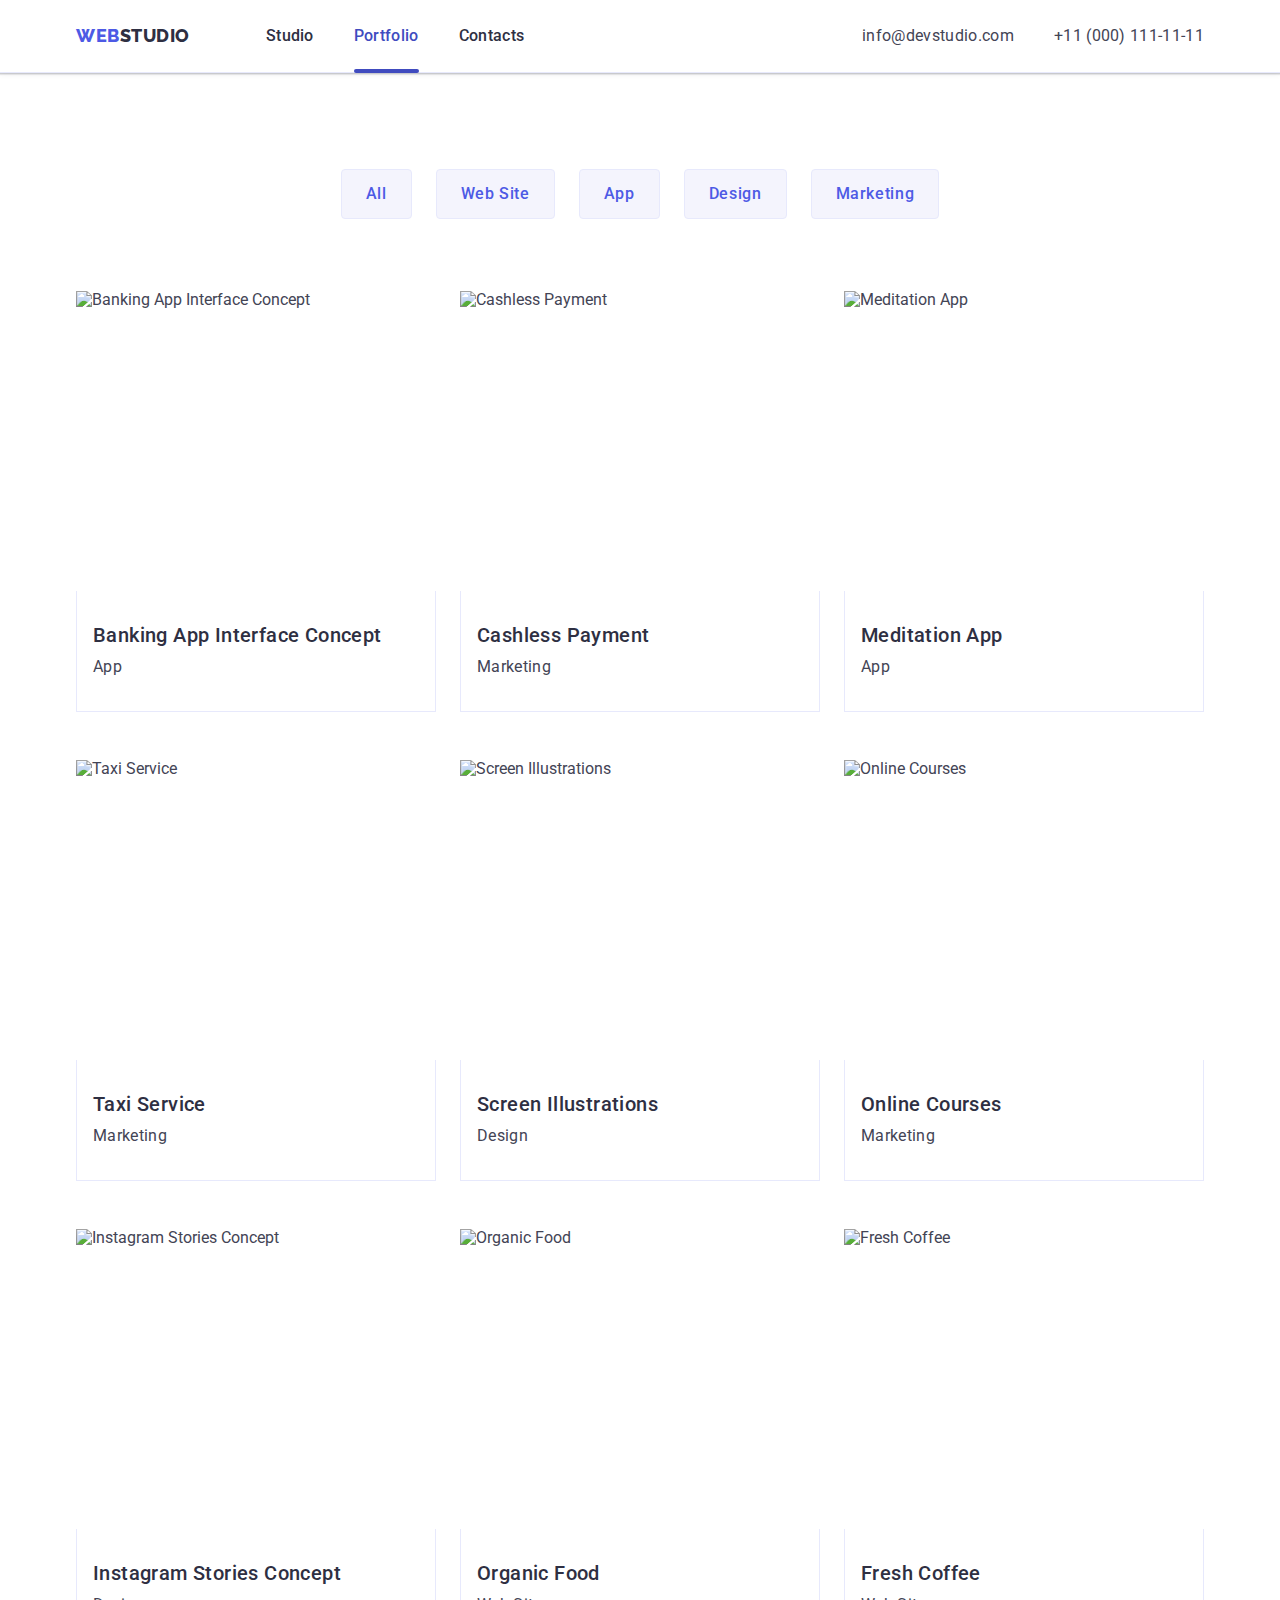
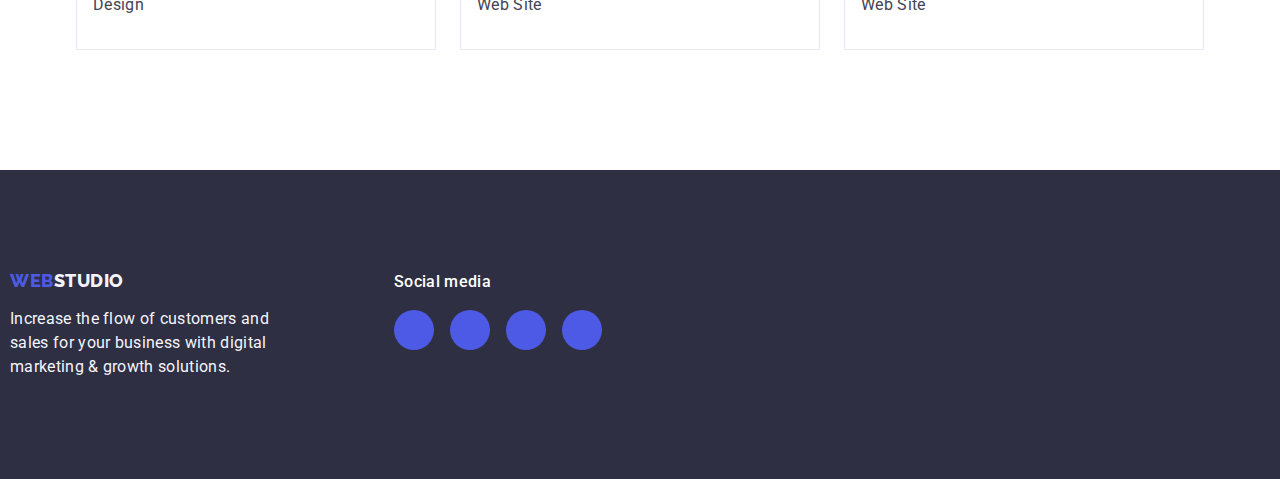
==== commit cbb4946e: "lll" ====
--- a/portfolio.html
+++ b/portfolio.html
@@ -17,10 +17,6 @@
     <!--custom styles-->
     <link rel="stylesheet" href="./css/styles.css" />
 
-
-
-
-
 </head>
 
 <body>
@@ -36,7 +32,7 @@
                         <a class="header-link link" href="./index.html">Studio</a>
                     </li>
                     <li class="header-item">
-                        <a class="header-link link" href="./portfolio.html">Portfolio</a>
+                        <a class="header-link activ link" href="./portfolio.html">Portfolio</a>
                     </li>
                     <li class="header-item">
                         <a class="header-link link" href="">Contacts</a>
@@ -236,7 +232,7 @@
     <footer class="footer">
         <div class="blok">
 
-            <div class="footer-div container">
+            <div class="footer-box">
                 <a class="footer-logo link" href="./index.html">Web<span class="footer-logo-too">Studio</span></a>
                 <p class="footer-text">Increase the flow of customers and sales for your business with digital marketing
                     & growth solutions.
@@ -249,28 +245,28 @@
                     <li class="footer-item">
                         <a class="footer-link" href="" aria-label="instagram">
                             <svg class="footer-icon" width="24" height="24">
-                                <use href="./images/sprite.svg#instagram"></use>
+                                <use href="./images/icons.svg#instagram"></use>
                             </svg>
                         </a>
                     </li>
                     <li class="footer-item">
                         <a class="footer-link" href="" aria-label="twitter">
                             <svg class="footer-icon" width="24" height="24">
-                                <use href="./images/sprite.svg#twitter"></use>
+                                <use href="./images/icons.svg#twitter"></use>
                             </svg>
                         </a>
                     </li>
                     <li class="footer-item">
                         <a class="footer-link" href="" aria-label="facebook">
                             <svg class="footer-icon" width="24" height="24">
-                                <use href="./images/sprite.svg#facebook"></use>
+                                <use href="./images/icons.svg#facebook"></use>
                             </svg>
                         </a>
                     </li>
                     <li class="footer-item">
                         <a class="footer-link" href="" aria-label="linkedin">
                             <svg class="footer-icon" width="24" height="24">
-                                <use href="./images/sprite.svg#linkedin"></use>
+                                <use href="./images/icons.svg#linkedin"></use>
                             </svg>
                         </a>
                     </li>
--- a/css/styles.css
+++ b/css/styles.css
@@ -46,7 +46,6 @@
     clip: rect(0 0 0 0);
     overflow: hidden;
 }
-
 
 
 .list,
@@ -148,15 +147,17 @@
 
 
 
+
+    transition: color 250ms cubic-bezier(0.4, 0, 0.2, 1);
+}
+.activ{
 color: #404bbf;
-    transition: color 250ms cubic-bezier(0.4, 0, 0.2, 1);
-}
-
-
-
-
-.header-link::after {
-    content: '';
+
+
+}
+
+.activ::after {
+content: '';
     width: 100%;
     height: 4px;
     position: absolute;
@@ -164,9 +165,12 @@
     bottom: -1px;
     height: 4px;
     background-color: #404bbf;
-border-radius: 2px;
-
-}
+    border-radius: 2px;
+
+}
+
+
+
 
 
 .header-link:hover,
@@ -193,11 +197,13 @@
 .address-link {
         line-height: 1.5;
         letter-spacing: 0.02em;
-        color: var(--grey-cl)
+        color: var(--grey-cl);
+transition: color 250ms cubic-bezier(0.4, 0, 0.2, 1);
 }
 .address-link:hover,
 .address-link:focus{
 color: var(--cl-bl);
+
 }
 
 /*-------main-----*/
@@ -401,7 +407,7 @@
         color: var(--grey-cl);
 }
 
-<   !!!!!>
+/*  -----!!!!! ---------   */
 
 
 .tem-icon-blok {
@@ -458,7 +464,7 @@
 
 
 
-
+/*------footer------*/
 
 .footer {
 padding: 100px 0;
@@ -467,9 +473,9 @@
 }
 
 .footer-box{
-
-}
-
+margin-right: 120px;
+    margin-left: 10px;
+}
 
 .footer-logo {
     font-family: 'Raleway', sans-serif ;
@@ -483,7 +489,6 @@
 margin-bottom: 16px;
 }
 
-
 .footer-logo-too{
 color: var(--cl);
 }
@@ -491,24 +496,65 @@
     line-height: 1.5;
     letter-spacing: 0.02em;
     color: var(--cl);
-        width: 264px;
-       
-}
-
-
-
-
-
-
-
-
-
-
-/*---------portfolio-main-------*/
-
-
-
-
+        width: 264px;  
+}
+
+/*----footer-icon----*/
+
+.blok {
+    display: flex;
+    align-items: baseline;
+}
+
+.footer-blok-icon {
+    align-items: baseline;
+}
+
+.footer_text-media {
+    font-weight: 500;
+    font-size: 16px;
+    line-height: 1.5;
+    letter-spacing: 0.02em;
+    color: #FFFFFF;
+    margin-bottom: 16px;
+}
+
+.footer-list {
+    display: flex;
+    gap: 16px;
+
+}
+
+.footer-item {
+    width: 40px;
+    height: 40px;
+}
+
+.footer-div {}
+
+.footer-link {
+    width: 100%;
+    height: 100%;
+    background-color: #4d5ae5;
+    border-radius: 50%;
+    display: flex;
+    align-items: center;
+    justify-content: center;
+    transition: background-color 250ms cubic-bezier(0.4, 0, 0.2, 1);
+}
+
+.footer-link:hover,
+.footer-link:focus {
+    background-color: #31d0aa;
+}
+
+.footer-icon {
+    fill: #f4f4fd;
+}
+
+
+
+/*---------portfolio-filter-blok-main-------*/
 .portfolio-main {}
 
 .portfolio-filter {
@@ -521,17 +567,20 @@
     gap: 24px;
 }
 
-.button-section{
-    
-}
-
 .portfolio-app{
 display: block;
+transition: box-shadow 250ms cubic-bezier(0.4, 0, 0.2, 1);
 }
 
 .portfolio-app:hover{
 box-shadow: 0px 1px 6px rgba(46, 47, 66, 0.08), 0px 1px 1px rgba(46, 47, 66, 0.16), 0px 2px 1px rgba(46, 47, 66, 0.08);
 }
+
+.portfolio-app:hover .portfolio-overlay-text
+{
+transform: translateY(0%);
+}
+
 
 
 .portfolio-list {
@@ -551,7 +600,10 @@
   padding: 12px 24px;
  border: 1px solid #e7e9fc;
 border-radius: 4px;
-
+transition: color 250ms cubic-bezier(0.4, 0, 0.2, 1),
+    background-color 250ms cubic-bezier(0.4, 0, 0.2, 1),
+    border-color 250ms cubic-bezier(0.4, 0, 0.2, 1),
+    box-shadow 250ms cubic-bezier(0.4, 0, 0.2, 1);
 }
 
 .portfolio-button:hover,
@@ -566,6 +618,9 @@
     padding: 96px 0 120px 0;
 }
 
+/*-----portfolio---*/
+
+
 .portfolio-row-one {
     display: flex;
     flex-wrap: wrap;
@@ -573,15 +628,9 @@
     row-gap: 48px;
 }
 
-
-
-
 .portfolio-overlay{
 position: relative;
 overflow: hidden;
-
-
-
 }
 
 .portfolio-overlay-text{
@@ -597,10 +646,7 @@
 width: 100%;
 transform: translateY(100%);
 transition: transform 250ms cubic-bezier(0.4, 0, 0.2, 1);
-
-
-}
-
+}
 
 .portfolio-item {}
 
@@ -627,6 +673,9 @@
         color: var(--grey-cl);
 }
 
+
+
+/*--------clients-section----*/
 
 .clients-section {
     padding-top: 120px;
@@ -660,86 +709,20 @@
 transition:border-color 250ms cubic-bezier(0.4, 0, 0.2, 1),
     color 250ms cubic-bezier(0.4, 0, 0.2, 1);
 }
-
 .client-icon {
 fill: currentColor;
 }
-
 .client-link:hover,
 .client-link:focus{
     border-color: #404bbf;
     color: #404bbf;
 }
-
 .client-link:hover .client-icon{
     fill: #404bbf;;
 }
 
 
-
-.blok{
-display: flex;
-align-items: baseline;
-}
-
-
-
-.footer-blok-icon {
-
-    align-items: baseline;
-
-}
-.footer_text-media{
-font-weight: 500;
-font-size: 16px;
-line-height: 1.5;
-letter-spacing: 0.02em;
-color: #FFFFFF;
-margin-bottom: 16px;
-}
-
-.footer-list {
-display: flex;
-gap: 16px;
-
-}
-
-.footer-item {
-    width: 40px;
-    height: 40px;
-
-}
-
-.footer-div{
-
-
-}
-
-.footer-link {
-width: 100%;
-height: 100%;
-background-color: #4d5ae5;
-border-radius:50%;
-display: flex;
-align-items: center;
-justify-content: center;
-transition: background-color 250ms cubic-bezier(0.4, 0, 0.2, 1);
-
-}
-
-.footer-link:hover,
-.footer-link:focus{
-background-color: #31d0aa;
-}
-
-.footer-icon{
-fill:#f4f4fd;
-}
-
-
-
-
-
+/*------backdrop------*/
 .backdrop {
 position: fixed;
     width: 100%;
@@ -750,7 +733,6 @@
     transition: opacity 250ms cubic-bezier(0.4, 0, 0.2, 1),
         visibility 250ms cubic-bezier(0.4, 0, 0.2, 1);
 }
-
 .modal {
 width: 408px;
     min-height: 584px;
@@ -777,27 +759,21 @@
         border: 1px solid rgba(0, 0, 0, 0.1);
         background-color: transparent;
         background-color: #e7e9fc;
-
         padding: 0;
         cursor: pointer;
 transition: background-color 250ms cubic-bezier(0.4, 0, 0.2, 1), border 250ms cubic-bezier(0.4, 0, 0.2, 1);
 }
-
-
 .is-hidden {
     visibility: hidden;
     opacity: 0;
     pointer-events: none;
 }
-
 .modal-btn:hover,
   .modal-btn:focus {
     background-color: #404bbf;
     border: none;
     fill: #ffffff
 }
-
-
 .modal-icon {
     stroke:#2E2F42 ;
     transition: fill 250ms cubic-bezier(0.4, 0, 0.2, 1);
